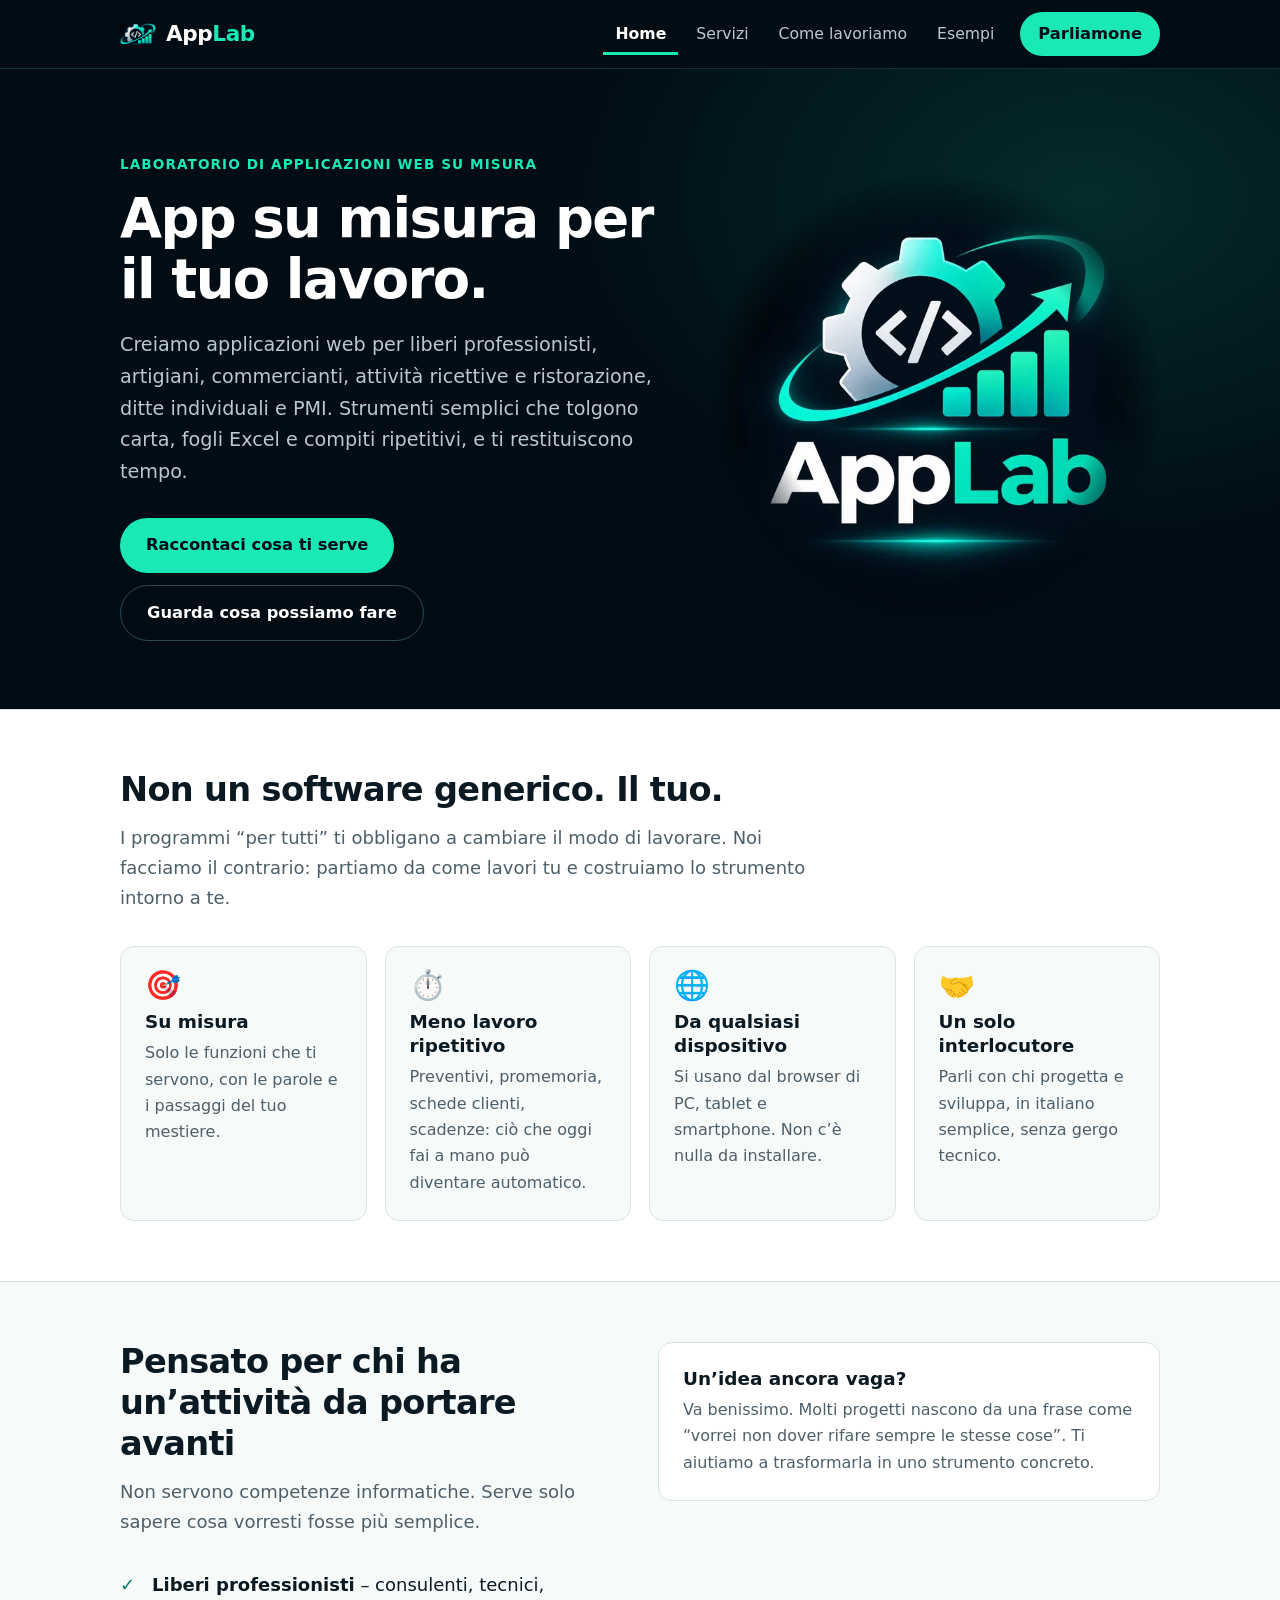
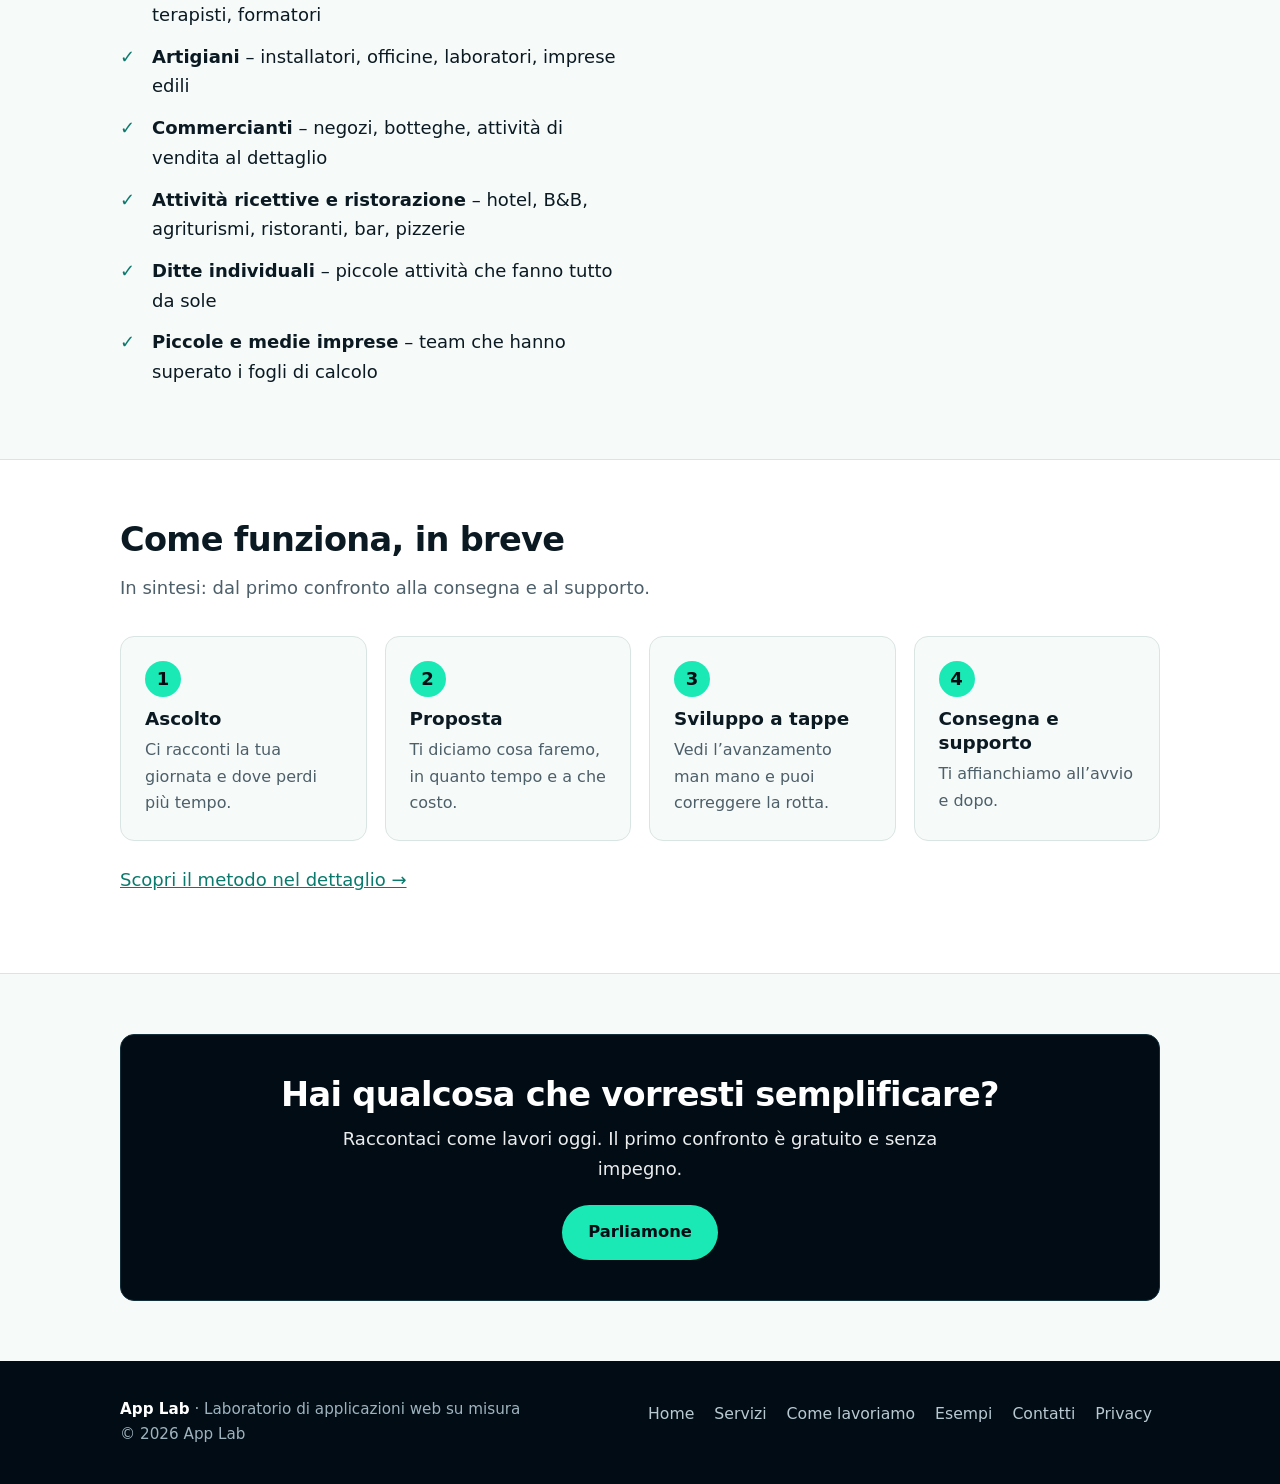
==== index.html @ 10380267 "Home: nuovo titolo 'App su misura per il tuo lavoro' Co-Authored-By: Claude Sonnet 5.5 <noreply@anth" ====
<!doctype html>
<html lang="it">
<head>
<meta charset="utf-8">
<meta name="viewport" content="width=device-width, initial-scale=1">
<title>App Lab – Applicazioni web su misura per professionisti e piccole imprese</title>
<meta name="description" content="Applicazioni web su misura per professionisti, artigiani, commercianti, ristorazione, ricettività e piccole imprese. Meno lavoro ripetitivo.">
<link rel="icon" href="favicon.svg" type="image/svg+xml">
<link rel="icon" href="favicon.png" type="image/png" sizes="192x192">
<meta name="theme-color" content="#010c15">
<link rel="canonical" href="https://rupi7800-blip.github.io/App-Lab/">
<meta property="og:type" content="website">
<meta property="og:locale" content="it_IT">
<meta property="og:site_name" content="App Lab">
<meta property="og:title" content="App Lab – Applicazioni web su misura per professionisti e piccole imprese">
<meta property="og:description" content="Applicazioni web su misura per professionisti, artigiani, commercianti, ristorazione, ricettività e piccole imprese. Meno lavoro ripetitivo.">
<meta property="og:url" content="https://rupi7800-blip.github.io/App-Lab/">
<meta property="og:image" content="https://rupi7800-blip.github.io/App-Lab/img/logo.png">
<link rel="stylesheet" href="css/style.css">
</head>
<body>
<a class="skip" href="#main">Vai al contenuto</a>
<header>
  <div class="wrap nav">
    <a class="logo" href="index.html" aria-label="App Lab – Home"><img src="img/mark.png" alt="" width="36" height="36"><span class="wm">App<span>Lab</span></span></a>
    <nav aria-label="Principale">
      <button type="button" class="menu-btn" aria-expanded="false" aria-controls="menu">Menu</button>
      <ul id="menu">
<li><a href="index.html" aria-current="page">Home</a></li>
<li><a href="servizi.html">Servizi</a></li>
<li><a href="come-lavoriamo.html">Come lavoriamo</a></li>
<li><a href="esempi.html">Esempi</a></li>
<li><a class="btn" href="contatti.html">Parliamone</a></li>
      </ul>
    </nav>
  </div>
</header>
<main id="main">
<section class="hero"><div class="wrap hero-grid"><div>
<div class="eyebrow">Laboratorio di applicazioni web su misura</div>
<h1>App su misura per il tuo lavoro.</h1>
<p class="lead">Creiamo applicazioni web per liberi professionisti, artigiani, commercianti, attività ricettive e ristorazione, ditte individuali e PMI. Strumenti semplici che tolgono carta, fogli Excel e compiti ripetitivi, e ti restituiscono tempo.</p>
<div class="cta"><a class="btn" href="contatti.html">Raccontaci cosa ti serve</a><a class="btn ghost" href="esempi.html">Guarda cosa possiamo fare</a></div>
</div><img class="hero-logo" src="img/logo.webp" width="640" height="640" alt="App Lab, laboratorio di applicazioni web su misura" fetchpriority="high"></div></section>

<section class="alt"><div class="wrap">
<h2>Non un software generico. Il tuo.</h2>
<p class="sub">I programmi “per tutti” ti obbligano a cambiare il modo di lavorare. Noi facciamo il contrario: partiamo da come lavori tu e costruiamo lo strumento intorno a te.</p>
<div class="grid four">
<div class="card"><div class="ico" aria-hidden="true">🎯</div><h3>Su misura</h3><p>Solo le funzioni che ti servono, con le parole e i passaggi del tuo mestiere.</p></div>
<div class="card"><div class="ico" aria-hidden="true">⏱️</div><h3>Meno lavoro ripetitivo</h3><p>Preventivi, promemoria, schede clienti, scadenze: ciò che oggi fai a mano può diventare automatico.</p></div>
<div class="card"><div class="ico" aria-hidden="true">🌐</div><h3>Da qualsiasi dispositivo</h3><p>Si usano dal browser di PC, tablet e smartphone. Non c’è nulla da installare.</p></div>
<div class="card"><div class="ico" aria-hidden="true">🤝</div><h3>Un solo interlocutore</h3><p>Parli con chi progetta e sviluppa, in italiano semplice, senza gergo tecnico.</p></div>
</div></div></section>

<section><div class="wrap split">
<div><h2>Pensato per chi ha un’attività da portare avanti</h2>
<p class="sub">Non servono competenze informatiche. Serve solo sapere cosa vorresti fosse più semplice.</p>
<ul class="check">
<li><strong>Liberi professionisti</strong> – consulenti, tecnici, terapisti, formatori</li>
<li><strong>Artigiani</strong> – installatori, officine, laboratori, imprese edili</li>
<li><strong>Commercianti</strong> – negozi, botteghe, attività di vendita al dettaglio</li>
<li><strong>Attività ricettive e ristorazione</strong> – hotel, B&amp;B, agriturismi, ristoranti, bar, pizzerie</li>
<li><strong>Ditte individuali</strong> – piccole attività che fanno tutto da sole</li>
<li><strong>Piccole e medie imprese</strong> – team che hanno superato i fogli di calcolo</li></ul></div>
<div class="card"><h3>Un’idea ancora vaga?</h3><p>Va benissimo. Molti progetti nascono da una frase come “vorrei non dover rifare sempre le stesse cose”. Ti aiutiamo a trasformarla in uno strumento concreto.</p></div>
</div></section>

<section class="alt"><div class="wrap">
<h2>Come funziona, in breve</h2>
<p class="sub">In sintesi: dal primo confronto alla consegna e al supporto.</p>
<ol class="steps">
<li><h3>Ascolto</h3><p>Ci racconti la tua giornata e dove perdi più tempo.</p></li>
<li><h3>Proposta</h3><p>Ti diciamo cosa faremo, in quanto tempo e a che costo.</p></li>
<li><h3>Sviluppo a tappe</h3><p>Vedi l’avanzamento man mano e puoi correggere la rotta.</p></li>
<li><h3>Consegna e supporto</h3><p>Ti affianchiamo all’avvio e dopo.</p></li>
</ol>
<p class="mt"><a href="come-lavoriamo.html">Scopri il metodo nel dettaglio →</a></p>
</div></section>
<section><div class="wrap"><div class="band">
<h2>Hai qualcosa che vorresti semplificare?</h2>
<p>Raccontaci come lavori oggi. Il primo confronto è gratuito e senza impegno.</p>
<a class="btn" href="contatti.html">Parliamone</a></div></div></section>
</main>
<footer>
  <div class="wrap foot">
    <span><strong>App Lab</strong> · Laboratorio di applicazioni web su misura<br>© 2026 App Lab</span>
    <nav aria-label="Piè di pagina"><ul><li><a href="index.html">Home</a></li><li><a href="servizi.html">Servizi</a></li><li><a href="come-lavoriamo.html">Come lavoriamo</a></li><li><a href="esempi.html">Esempi</a></li><li><a href="contatti.html">Contatti</a></li><li><a href="privacy.html">Privacy</a></li></ul></nav>
  </div>
</footer>
<script src="js/main.js"></script>
</body>
</html>
---- css/style.css ----
:root{
  --bg:#f6faf9; --surface:#ffffff; --ink:#0b1a22; --muted:#4d5f69;
  --brand:#0b7a6c; --brand-ink:#ffffff; --accent:#1be9b5; --aqua:#1be9b5; --navy:#010c15; --navy-line:#12303c; --line:#d9e5e3;
  --field:#868b90; --radius:14px; --max:1080px;
}
@media (prefers-color-scheme:dark){
  :root{--bg:#071219; --surface:#0d1d26; --ink:#eef4f6; --muted:#a3b6c0; --brand:#1be9b5; --brand-ink:#010c15; --line:#1d3340; --field:#5f7a88;}
}
*{box-sizing:border-box}
html{scroll-behavior:smooth}
@media (prefers-reduced-motion:reduce){html{scroll-behavior:auto}}
body{margin:0;background:var(--bg);color:var(--ink);font:18px/1.65 system-ui,-apple-system,"Segoe UI",Roboto,sans-serif}
a{color:var(--brand)}
img,svg{max-width:100%}
.wrap{max-width:var(--max);margin:0 auto;padding:0 20px}
.skip{position:absolute;left:-999px;top:8px;background:var(--brand);color:var(--brand-ink);padding:8px 14px;border-radius:8px;z-index:50}
.skip:focus{left:8px}
:focus-visible{outline:3px solid var(--brand);outline-offset:3px}

header{position:sticky;top:0;z-index:20;background:color-mix(in srgb,var(--bg) 92%,transparent);backdrop-filter:blur(8px);border-bottom:1px solid var(--line)}
.nav{display:flex;align-items:center;justify-content:space-between;height:68px}
.logo{font-weight:800;font-size:1.35rem;text-decoration:none;letter-spacing:-.02em;color:var(--ink)}
.logo span{color:var(--brand)}
nav ul{display:flex;align-items:center;gap:6px;list-style:none;margin:0;padding:0}
nav a{display:block;text-decoration:none;color:var(--muted);padding:8px 12px;border-radius:8px;font-size:.98rem}
nav a:hover{color:var(--ink);background:var(--surface)}
nav a[aria-current="page"]{color:var(--ink);font-weight:700;box-shadow:inset 0 -3px 0 var(--accent);border-radius:0}
nav a.btn,nav a.btn:hover{color:var(--brand-ink);background:var(--brand);padding:9px 18px;margin-left:8px;box-shadow:none;border-radius:999px}
.menu-btn{display:none;background:none;border:1.5px solid var(--line);color:var(--ink);border-radius:10px;padding:8px 14px;font:inherit;font-weight:600;cursor:pointer}
@media(max-width:820px){
  .menu-btn{display:block}
  nav ul{display:none;position:absolute;left:0;right:0;top:68px;flex-direction:column;align-items:stretch;background:var(--bg);border-bottom:1px solid var(--line);padding:10px 20px 18px}
  nav ul.open{display:flex}
  nav a{padding:13px 12px;font-size:1.05rem}
  nav a[aria-current="page"]{box-shadow:none;background:var(--surface)}
  nav a.btn{margin:8px 0 0;text-align:center;display:block}
}

.btn{display:inline-block;background:var(--brand);color:var(--brand-ink);padding:14px 26px;border-radius:999px;font-weight:700;text-decoration:none;border:0;font-size:1.02rem;cursor:pointer;font-family:inherit}
.btn:hover{filter:brightness(1.1)}
.btn.ghost{background:transparent;color:var(--ink);border:1.5px solid var(--line)}
.btn.ghost:hover{background:var(--surface)}
.cta{display:flex;gap:12px;flex-wrap:wrap}

.hero{padding:84px 0 68px}
.page-head{padding:56px 0 24px}
.eyebrow{color:var(--brand);font-weight:700;font-size:.85rem;letter-spacing:.08em;text-transform:uppercase}
h1{font-size:clamp(2.1rem,5.2vw,3.4rem);line-height:1.12;letter-spacing:-.03em;margin:14px 0 18px;max-width:20ch}
.page-head h1{font-size:clamp(1.9rem,4.5vw,2.8rem);max-width:24ch}
.lead{font-size:1.2rem;color:var(--muted);max-width:60ch;margin:0 0 30px}
section{padding:60px 0}
section.alt{background:var(--surface);border-block:1px solid var(--line)}
h2{font-size:clamp(1.55rem,3.3vw,2.1rem);letter-spacing:-.02em;line-height:1.22;margin:0 0 12px}
h3{margin:0 0 6px;font-size:1.15rem;line-height:1.3}
.sub{color:var(--muted);max-width:62ch;margin:0 0 34px}
.grid{display:grid;gap:18px;grid-template-columns:repeat(auto-fit,minmax(260px,1fr))}
.card{background:var(--surface);border:1px solid var(--line);border-radius:var(--radius);padding:24px}
section.alt .card{background:var(--bg)}
.card p{margin:0;color:var(--muted);font-size:1rem}
.card p+p{margin-top:10px}
.ico{font-size:1.8rem;line-height:1;margin-bottom:10px}
.tag{display:inline-block;font-size:.8rem;font-weight:700;color:var(--brand);background:color-mix(in srgb,var(--brand) 12%,transparent);padding:3px 10px;border-radius:999px;margin-bottom:10px}
.steps{counter-reset:s;display:grid;gap:18px;grid-template-columns:repeat(auto-fit,minmax(230px,1fr));padding:0;list-style:none;margin:0}
.steps li{counter-increment:s;padding:24px;border-radius:var(--radius);border:1px solid var(--line);background:var(--surface)}
section.alt .steps li{background:var(--bg)}
.steps li::before{content:counter(s);display:inline-grid;place-items:center;width:36px;height:36px;border-radius:50%;background:var(--accent);color:#1b1b1b;font-weight:800;margin-bottom:10px}
.steps p{margin:0;color:var(--muted);font-size:1rem}
.split{display:grid;gap:36px;grid-template-columns:repeat(auto-fit,minmax(300px,1fr));align-items:start}
ul.check{list-style:none;padding:0;margin:0}
ul.check li{padding-left:32px;position:relative;margin:0 0 12px}
ul.check li::before{content:"✓" / "";position:absolute;left:0;color:var(--brand);font-weight:800}
.faq details{border:1px solid var(--line);border-radius:var(--radius);background:var(--surface);padding:16px 20px;margin-bottom:12px}
.faq summary{font-weight:700;cursor:pointer}
.faq p{color:var(--muted);margin:10px 0 0}
.band{background:var(--brand);color:var(--brand-ink);border-radius:var(--radius);padding:40px 28px;text-align:center}
.band h2{margin-bottom:8px}
.band p{margin:0 auto 22px;max-width:52ch;opacity:.92}
.band .btn{background:var(--brand-ink);color:var(--brand)}
form{display:grid;gap:16px}
label{font-weight:600;font-size:.95rem;display:grid;gap:6px}
input,textarea,select{font:inherit;padding:13px 14px;border-radius:10px;border:1.5px solid var(--field);background:var(--surface);color:var(--ink);width:100%}
textarea{min-height:140px;resize:vertical}
.note{font-size:.88rem;color:var(--muted);margin:0}
.prose{max-width:70ch}
.prose h2{margin-top:36px;font-size:1.4rem}
.prose p,.prose li{color:var(--muted)}
footer{padding:36px 0;border-top:1px solid var(--line);color:var(--muted);font-size:.95rem}
.foot{display:flex;justify-content:space-between;gap:16px;flex-wrap:wrap}
.foot nav ul{display:flex;gap:4px;flex-wrap:wrap}
.foot a{color:var(--muted);padding:4px 8px}
@media(max-width:820px){.foot nav ul{position:static;display:flex;flex-direction:row;padding:0;border:0;background:none}}
.grid.four{grid-template-columns:repeat(auto-fit,minmax(215px,1fr))}
.mt{margin-top:24px}

/* ---- Palette allineata al logo: blu notte + azzurro-verde ---- */
.skip{background:var(--aqua);color:var(--navy)}
.btn,nav a.btn,nav a.btn:hover{background:var(--aqua);color:var(--navy)}
.btn.ghost{background:transparent;color:var(--ink)}
header{background:var(--navy);border-bottom:1px solid var(--navy-line);backdrop-filter:none}
.logo{display:flex;align-items:center;gap:10px;color:#fff}
.logo .wm{color:#fff}
.logo .wm span{color:var(--aqua)}
.logo img{border-radius:8px;display:block}
nav a{color:#b8c9d2}
nav a:hover{color:#fff;background:#0b2230}
nav a[aria-current="page"]{color:#fff;box-shadow:inset 0 -3px 0 var(--aqua)}
.menu-btn{background:transparent;color:#fff;border-color:#2a4a58}
@media(max-width:820px){
  nav ul{background:var(--navy);border-bottom:1px solid var(--navy-line)}
  nav a[aria-current="page"]{box-shadow:none;background:#0b2230}
}
header :focus-visible,.hero :focus-visible,.page-head :focus-visible,.band :focus-visible,footer :focus-visible{outline-color:var(--aqua)}
.hero,.page-head{background:var(--navy);color:#fff;position:relative;overflow:hidden}
.hero::before,.page-head::before{content:"";position:absolute;inset:0;background:radial-gradient(60% 80% at 85% 20%,rgba(27,233,181,.14),transparent 70%);pointer-events:none}
.hero .wrap,.page-head .wrap{position:relative}
.hero h1,.page-head h1{color:#fff}
.hero .lead,.page-head .lead{color:#b8c9d2}
.eyebrow{color:var(--brand)}
.hero .eyebrow,.page-head .eyebrow{color:var(--aqua)}
.hero .btn.ghost{color:#fff;border-color:#2a4a58}
.hero .btn.ghost:hover{background:#0b2230}
.page-head{padding:56px 0 48px}
.hero-grid{display:grid;grid-template-columns:1.25fr 1fr;gap:32px;align-items:center}
.hero-logo{width:100%;max-width:460px;height:auto;justify-self:end;-webkit-mask-image:radial-gradient(closest-side,#000 72%,transparent 100%);mask-image:radial-gradient(closest-side,#000 72%,transparent 100%)}
@media(max-width:820px){.hero-grid{grid-template-columns:1fr}.hero-logo{max-width:220px;justify-self:start;order:-1}}
.steps li::before{background:var(--aqua);color:var(--navy)}
.band{background:var(--navy);color:#fff;border:1px solid var(--navy-line)}
.band .btn{background:var(--aqua);color:var(--navy)}
footer{background:var(--navy);color:#9fb3be;border-top:0}
footer strong{color:#fff}
.foot a{color:#b8c9d2}
.foot a:hover{color:#fff}
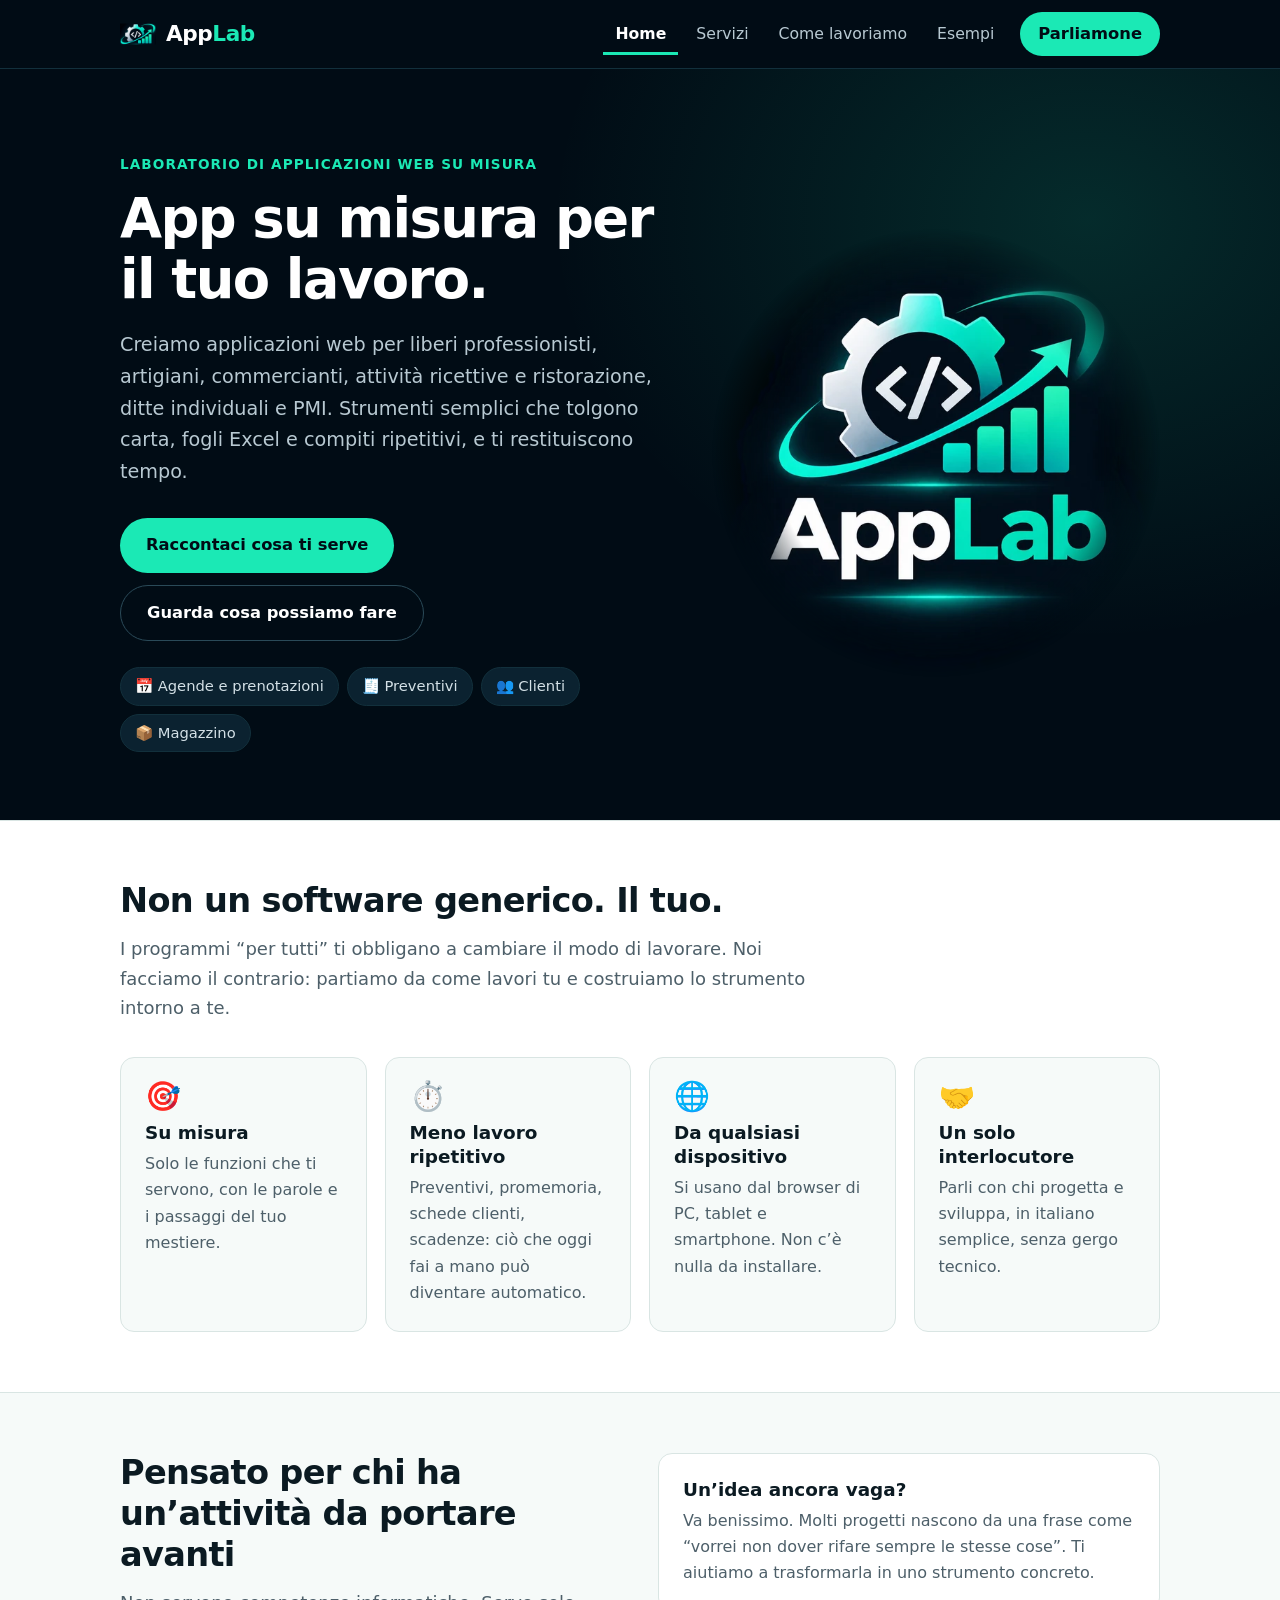
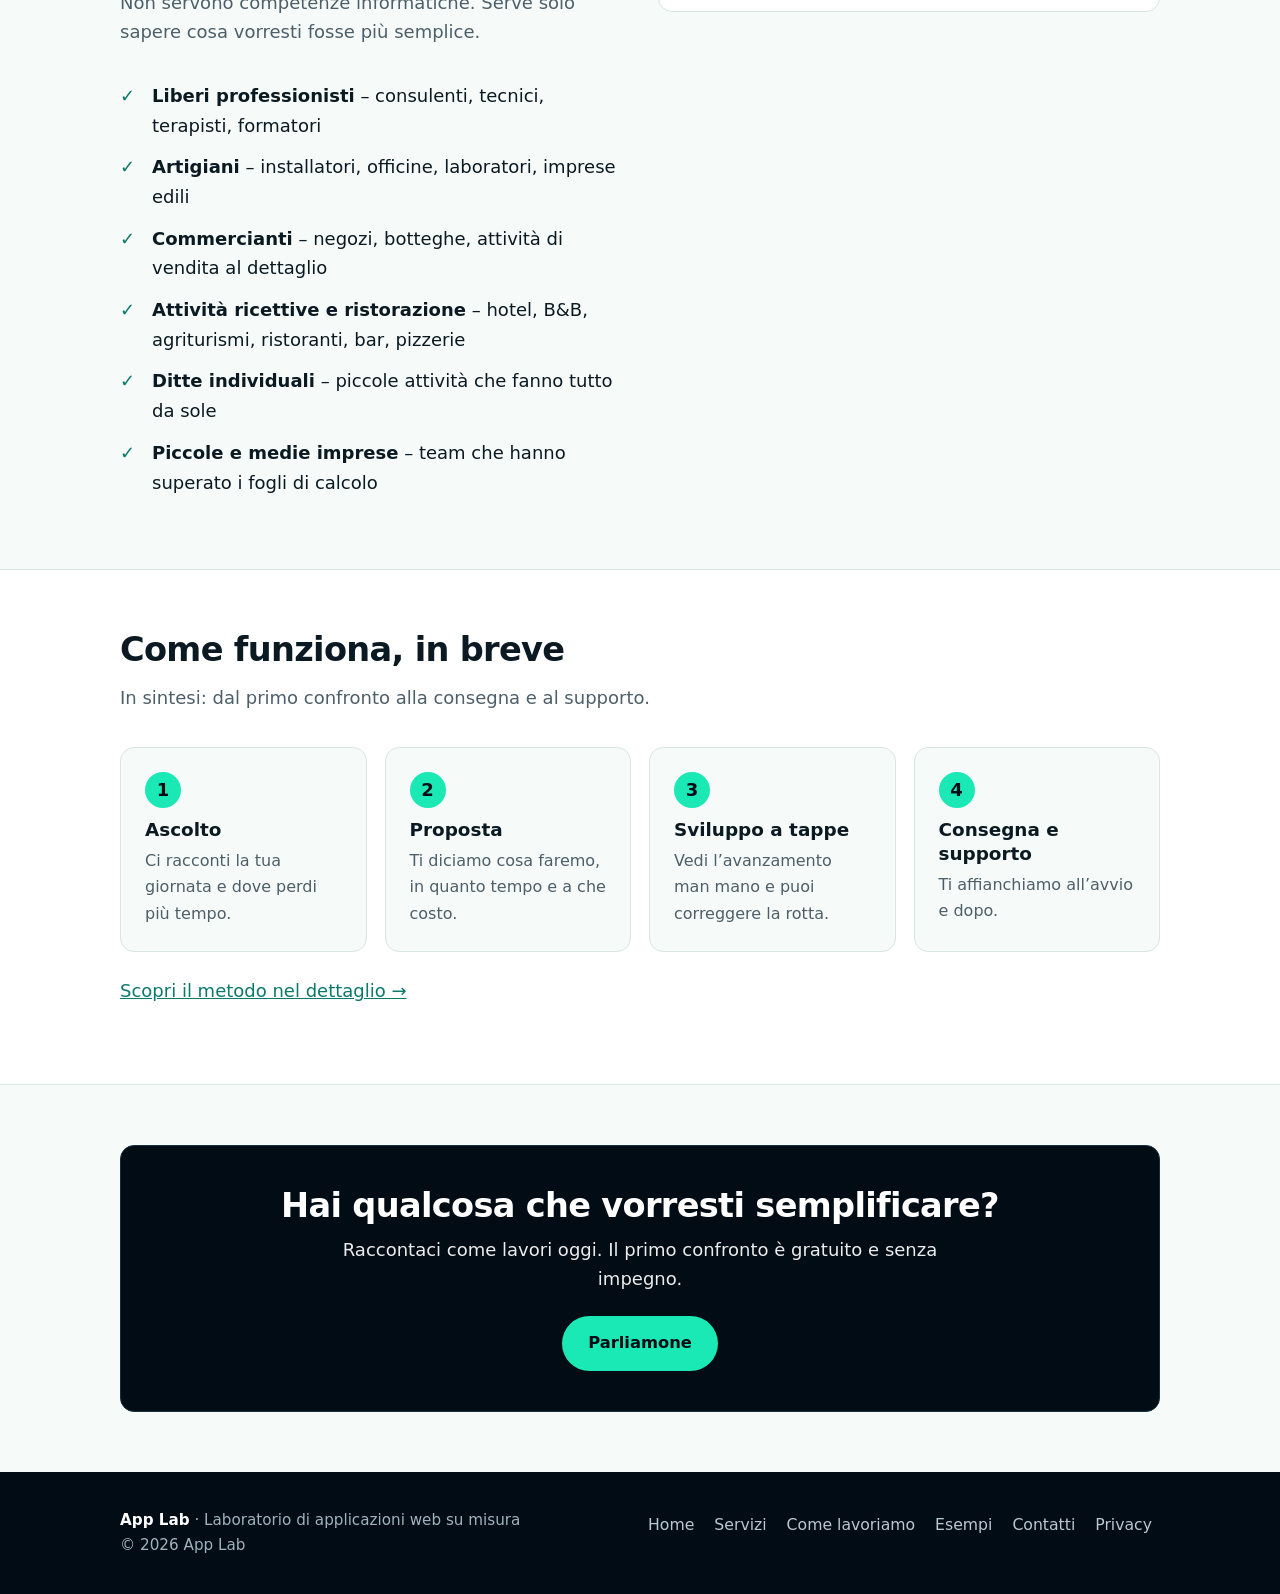
==== commit 7b6b7e3c: "Home mobile: niente logo grande, etichette di esempio; cache-busting di CSS e JS Co-Authored-By: Cla" ====
--- a/index.html
+++ b/index.html
@@ -16,7 +16,7 @@
 <meta property="og:description" content="Applicazioni web su misura per professionisti, artigiani, commercianti, ristorazione, ricettività e piccole imprese. Meno lavoro ripetitivo.">
 <meta property="og:url" content="https://rupi7800-blip.github.io/App-Lab/">
 <meta property="og:image" content="https://rupi7800-blip.github.io/App-Lab/img/logo.png">
-<link rel="stylesheet" href="css/style.css">
+<link rel="stylesheet" href="css/style.css?v=40332185">
 </head>
 <body>
 <a class="skip" href="#main">Vai al contenuto</a>
@@ -41,6 +41,7 @@
 <h1>App su misura per il tuo lavoro.</h1>
 <p class="lead">Creiamo applicazioni web per liberi professionisti, artigiani, commercianti, attività ricettive e ristorazione, ditte individuali e PMI. Strumenti semplici che tolgono carta, fogli Excel e compiti ripetitivi, e ti restituiscono tempo.</p>
 <div class="cta"><a class="btn" href="contatti.html">Raccontaci cosa ti serve</a><a class="btn ghost" href="esempi.html">Guarda cosa possiamo fare</a></div>
+<ul class="chips" aria-label="Esempi di applicazioni"><li>📅 Agende e prenotazioni</li><li>🧾 Preventivi</li><li>👥 Clienti</li><li>📦 Magazzino</li></ul>
 </div><img class="hero-logo" src="img/logo.webp" width="640" height="640" alt="App Lab, laboratorio di applicazioni web su misura" fetchpriority="high"></div></section>
 
 <section class="alt"><div class="wrap">
@@ -88,6 +89,6 @@
     <nav aria-label="Piè di pagina"><ul><li><a href="index.html">Home</a></li><li><a href="servizi.html">Servizi</a></li><li><a href="come-lavoriamo.html">Come lavoriamo</a></li><li><a href="esempi.html">Esempi</a></li><li><a href="contatti.html">Contatti</a></li><li><a href="privacy.html">Privacy</a></li></ul></nav>
   </div>
 </footer>
-<script src="js/main.js"></script>
+<script src="js/main.js?v=0f9ae98d"></script>
 </body>
 </html>
--- a/css/style.css
+++ b/css/style.css
@@ -122,7 +122,7 @@
 .page-head{padding:56px 0 48px}
 .hero-grid{display:grid;grid-template-columns:1.25fr 1fr;gap:32px;align-items:center}
 .hero-logo{width:100%;max-width:460px;height:auto;justify-self:end;-webkit-mask-image:radial-gradient(closest-side,#000 72%,transparent 100%);mask-image:radial-gradient(closest-side,#000 72%,transparent 100%)}
-@media(max-width:820px){.hero-grid{grid-template-columns:1fr}.hero-logo{max-width:220px;justify-self:start;order:-1}}
+@media(max-width:820px){.hero-grid{grid-template-columns:1fr}.hero-logo{display:none}}
 .steps li::before{background:var(--aqua);color:var(--navy)}
 .band{background:var(--navy);color:#fff;border:1px solid var(--navy-line)}
 .band .btn{background:var(--aqua);color:var(--navy)}
@@ -130,3 +130,5 @@
 footer strong{color:#fff}
 .foot a{color:#b8c9d2}
 .foot a:hover{color:#fff}
+.chips{list-style:none;display:flex;flex-wrap:wrap;gap:8px;margin:26px 0 0;padding:0}
+.chips li{font-size:.92rem;color:#d3e0e6;border:1px solid var(--navy-line);background:#0b2230;border-radius:999px;padding:6px 14px}
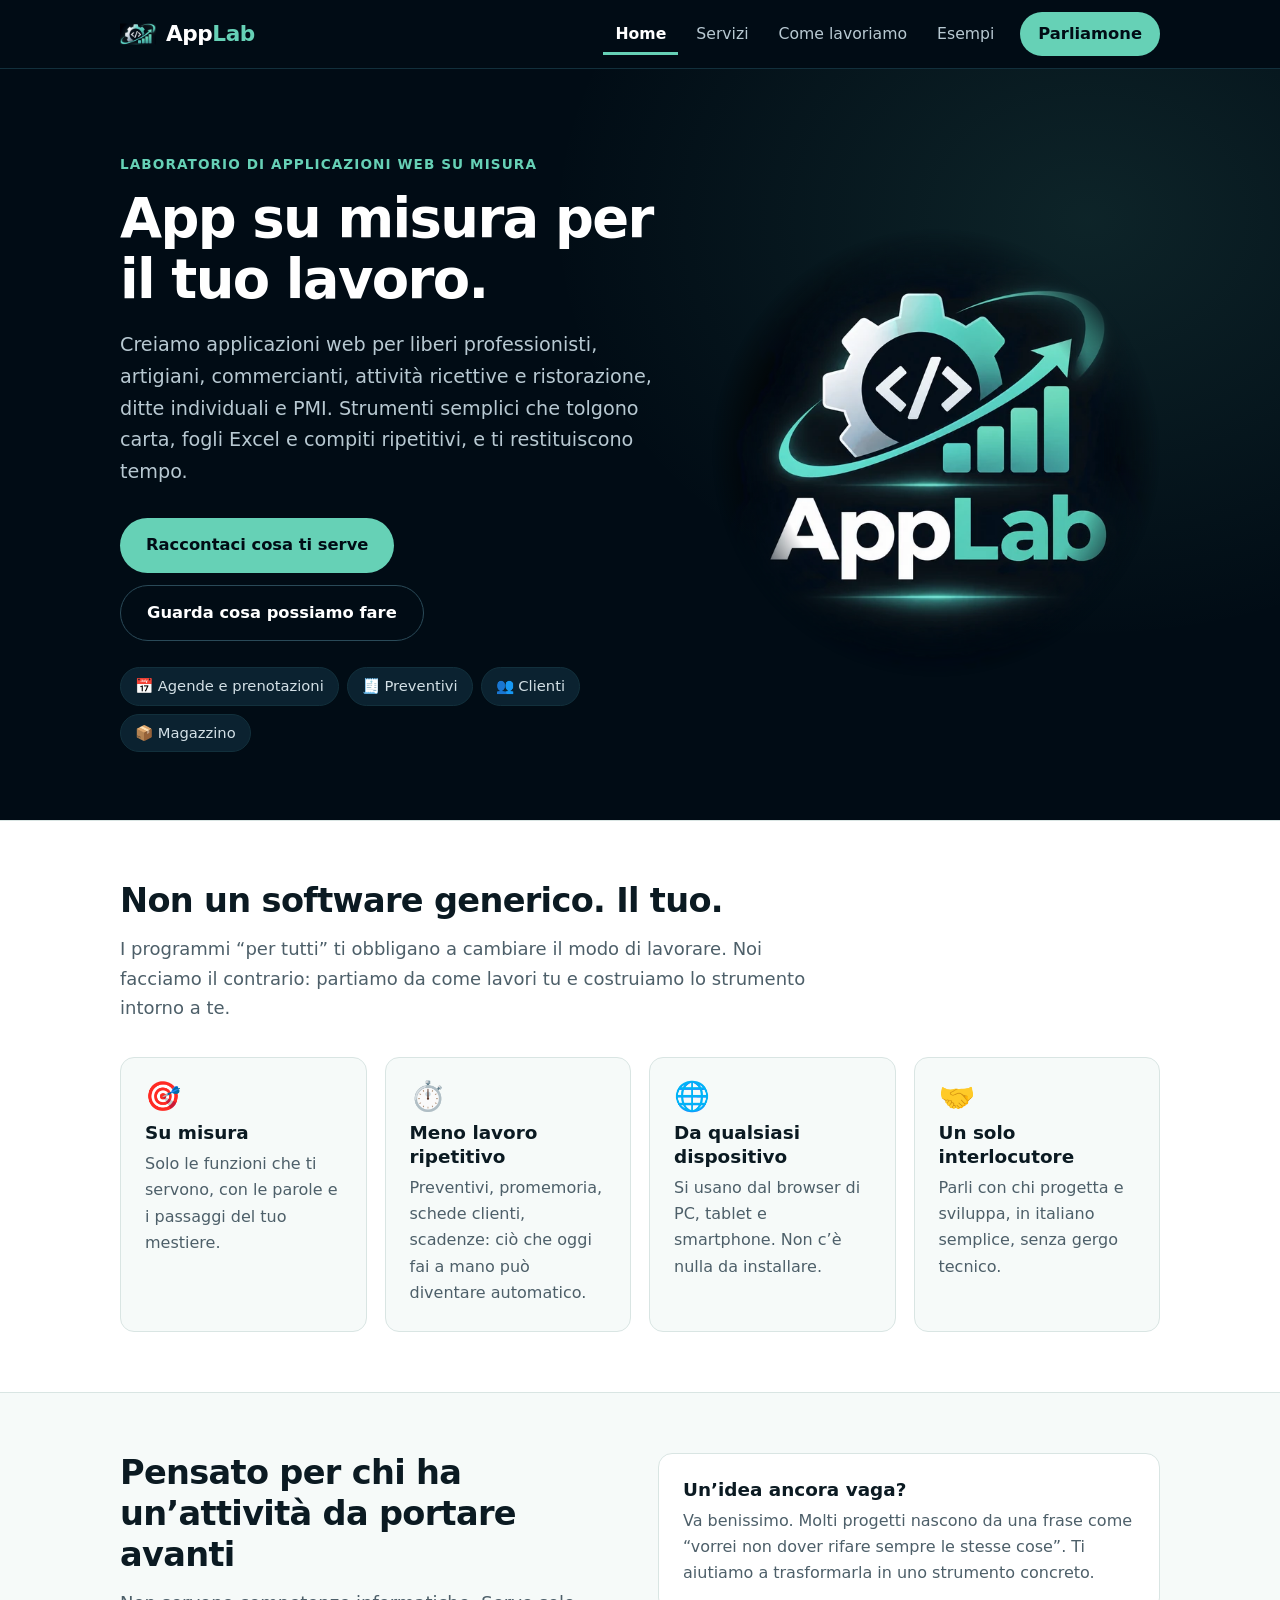
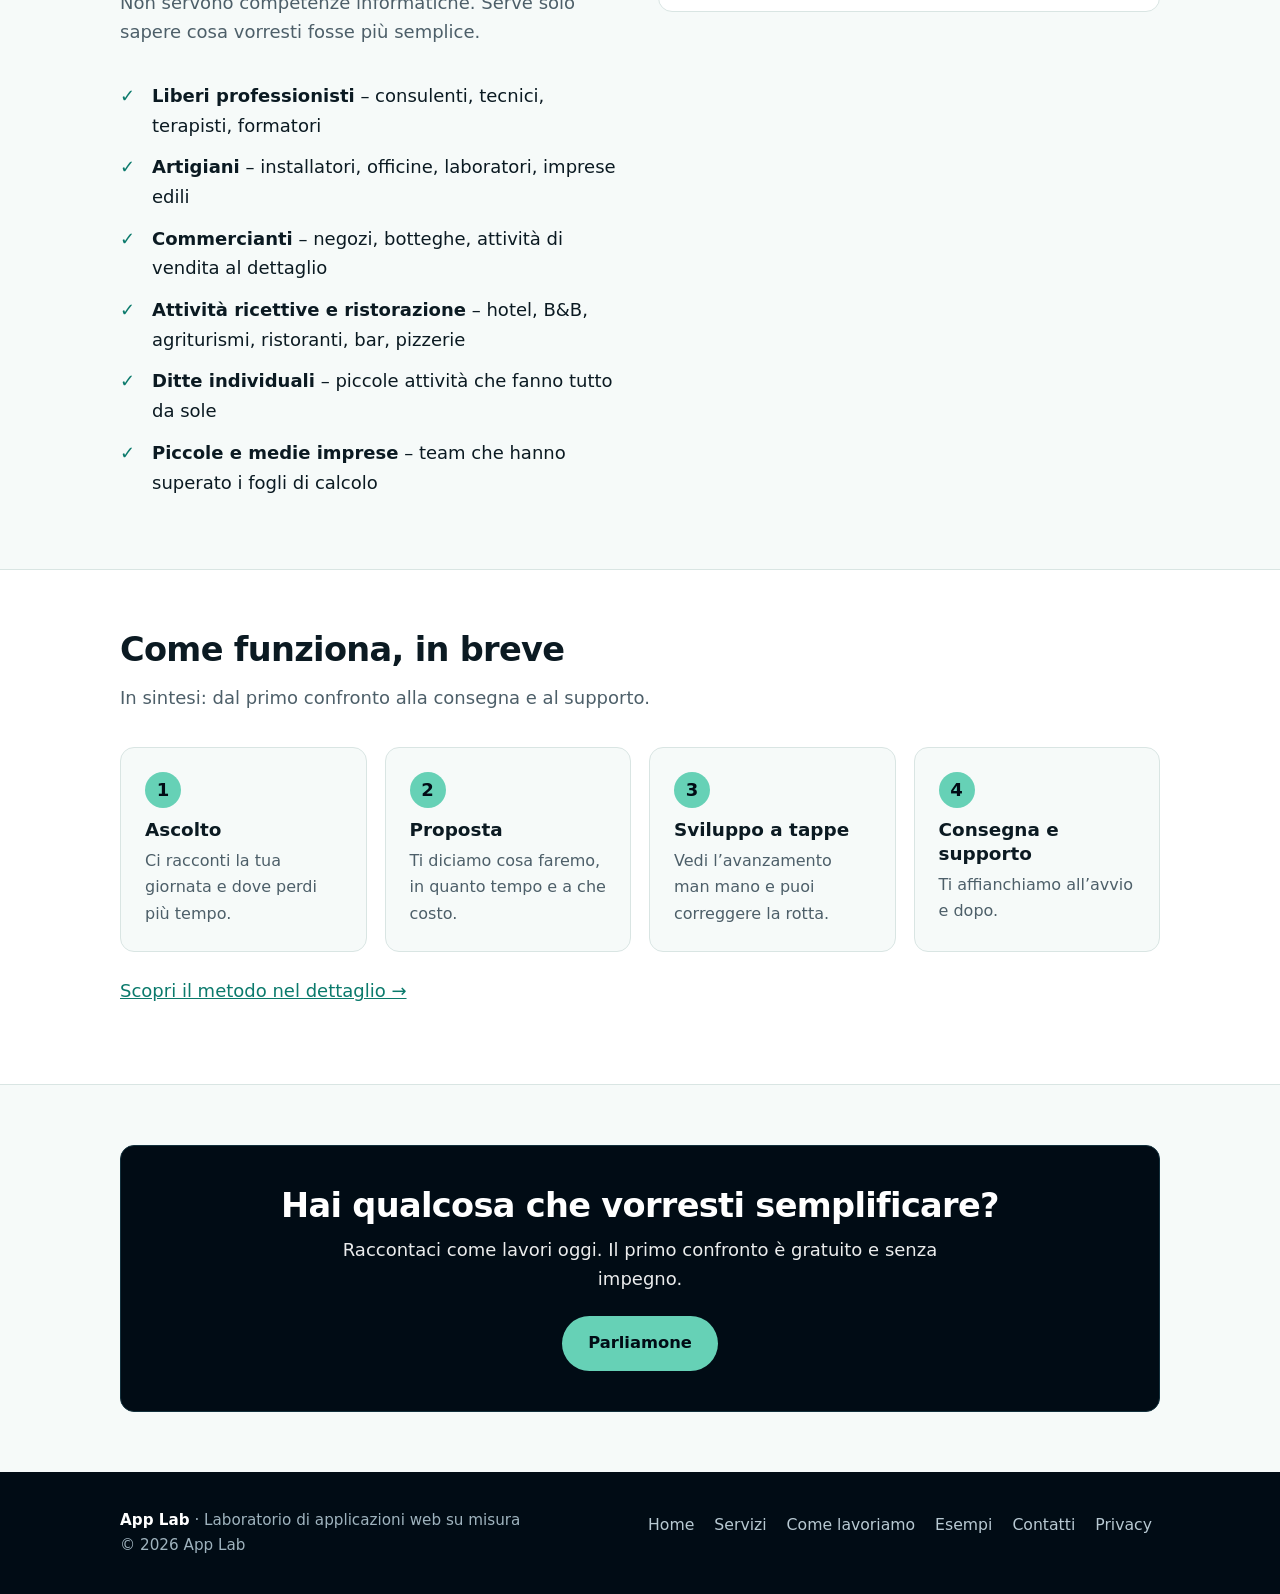
==== commit 63f07767: "Verde acqua più tenue: logo, favicon e colori del sito (#66d1b6) Co-Authored-By: Claude Sonnet 5.5 <" ====
--- a/index.html
+++ b/index.html
@@ -16,7 +16,7 @@
 <meta property="og:description" content="Applicazioni web su misura per professionisti, artigiani, commercianti, ristorazione, ricettività e piccole imprese. Meno lavoro ripetitivo.">
 <meta property="og:url" content="https://rupi7800-blip.github.io/App-Lab/">
 <meta property="og:image" content="https://rupi7800-blip.github.io/App-Lab/img/logo.png">
-<link rel="stylesheet" href="css/style.css?v=40332185">
+<link rel="stylesheet" href="css/style.css?v=81b3995e">
 </head>
 <body>
 <a class="skip" href="#main">Vai al contenuto</a>
--- a/css/style.css
+++ b/css/style.css
@@ -1,10 +1,10 @@
 :root{
   --bg:#f6faf9; --surface:#ffffff; --ink:#0b1a22; --muted:#4d5f69;
-  --brand:#0b7a6c; --brand-ink:#ffffff; --accent:#1be9b5; --aqua:#1be9b5; --navy:#010c15; --navy-line:#12303c; --line:#d9e5e3;
+  --brand:#0b7a6c; --brand-ink:#ffffff; --accent:#66d1b6; --aqua:#66d1b6; --navy:#010c15; --navy-line:#12303c; --line:#d9e5e3;
   --field:#868b90; --radius:14px; --max:1080px;
 }
 @media (prefers-color-scheme:dark){
-  :root{--bg:#071219; --surface:#0d1d26; --ink:#eef4f6; --muted:#a3b6c0; --brand:#1be9b5; --brand-ink:#010c15; --line:#1d3340; --field:#5f7a88;}
+  :root{--bg:#071219; --surface:#0d1d26; --ink:#eef4f6; --muted:#a3b6c0; --brand:#66d1b6; --brand-ink:#010c15; --line:#1d3340; --field:#5f7a88;}
 }
 *{box-sizing:border-box}
 html{scroll-behavior:smooth}
@@ -111,7 +111,7 @@
 }
 header :focus-visible,.hero :focus-visible,.page-head :focus-visible,.band :focus-visible,footer :focus-visible{outline-color:var(--aqua)}
 .hero,.page-head{background:var(--navy);color:#fff;position:relative;overflow:hidden}
-.hero::before,.page-head::before{content:"";position:absolute;inset:0;background:radial-gradient(60% 80% at 85% 20%,rgba(27,233,181,.14),transparent 70%);pointer-events:none}
+.hero::before,.page-head::before{content:"";position:absolute;inset:0;background:radial-gradient(60% 80% at 85% 20%,rgba(102,209,182,.12),transparent 70%);pointer-events:none}
 .hero .wrap,.page-head .wrap{position:relative}
 .hero h1,.page-head h1{color:#fff}
 .hero .lead,.page-head .lead{color:#b8c9d2}
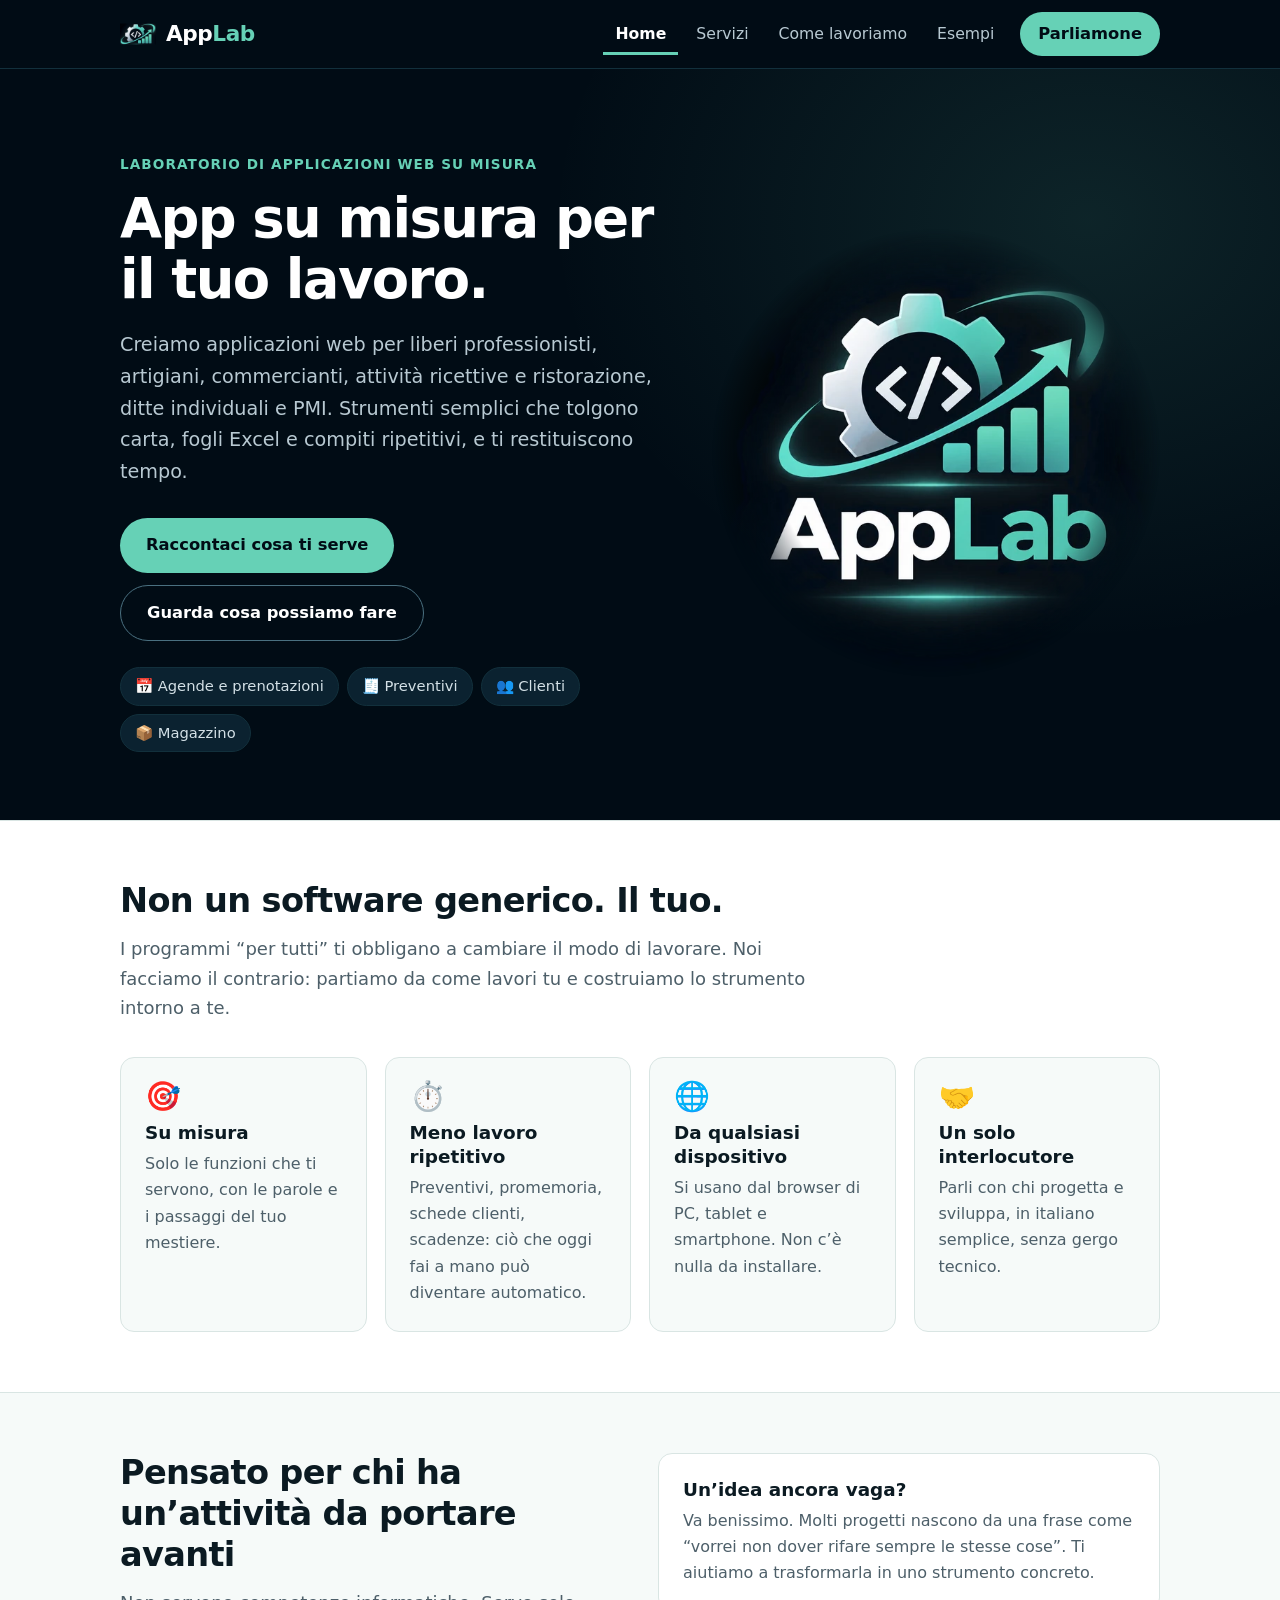
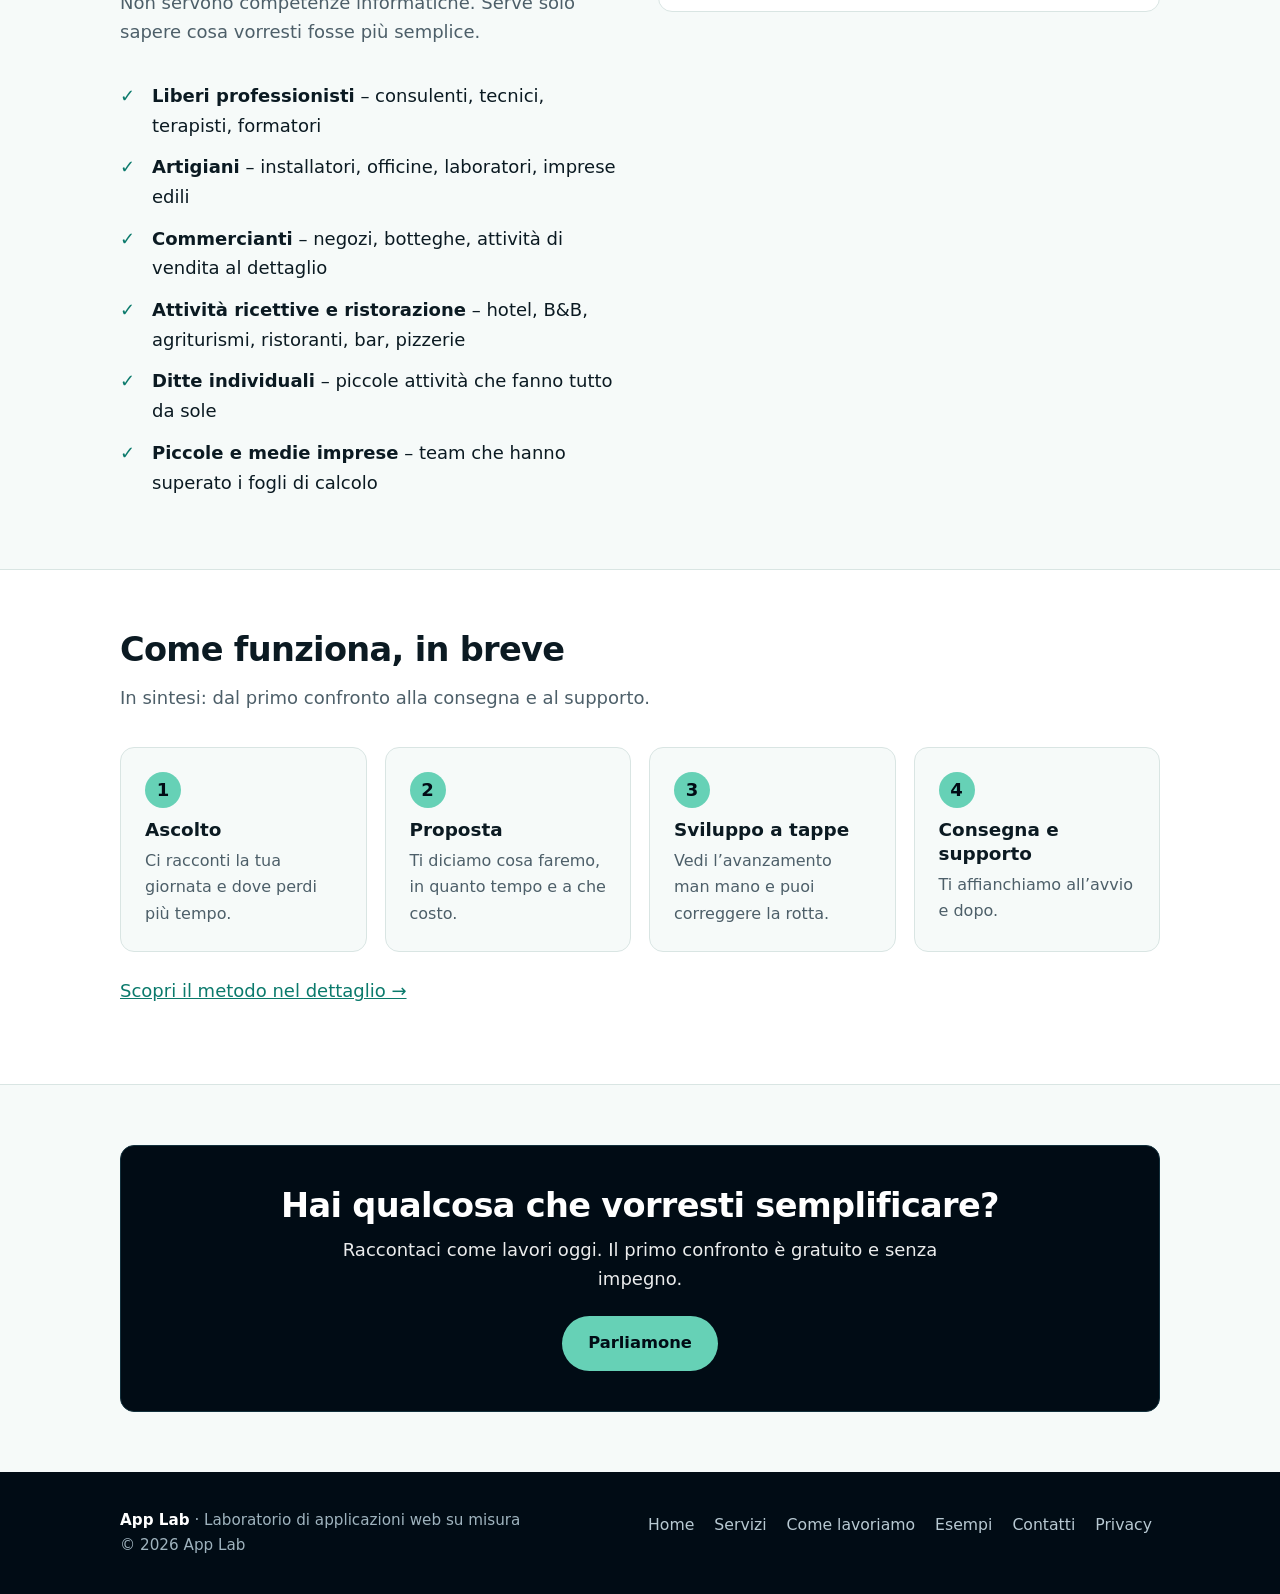
==== commit c65ea655: "Bordi dei pulsanti su fondo scuro più visibili; etichetta Esempi coerente Co-Authored-By: Claude Son" ====
--- a/index.html
+++ b/index.html
@@ -16,7 +16,7 @@
 <meta property="og:description" content="Applicazioni web su misura per professionisti, artigiani, commercianti, ristorazione, ricettività e piccole imprese. Meno lavoro ripetitivo.">
 <meta property="og:url" content="https://rupi7800-blip.github.io/App-Lab/">
 <meta property="og:image" content="https://rupi7800-blip.github.io/App-Lab/img/logo.png">
-<link rel="stylesheet" href="css/style.css?v=81b3995e">
+<link rel="stylesheet" href="css/style.css?v=4edade54">
 </head>
 <body>
 <a class="skip" href="#main">Vai al contenuto</a>
--- a/css/style.css
+++ b/css/style.css
@@ -104,7 +104,7 @@
 nav a{color:#b8c9d2}
 nav a:hover{color:#fff;background:#0b2230}
 nav a[aria-current="page"]{color:#fff;box-shadow:inset 0 -3px 0 var(--aqua)}
-.menu-btn{background:transparent;color:#fff;border-color:#2a4a58}
+.menu-btn{background:transparent;color:#fff;border-color:#4a7080}
 @media(max-width:820px){
   nav ul{background:var(--navy);border-bottom:1px solid var(--navy-line)}
   nav a[aria-current="page"]{box-shadow:none;background:#0b2230}
@@ -117,7 +117,7 @@
 .hero .lead,.page-head .lead{color:#b8c9d2}
 .eyebrow{color:var(--brand)}
 .hero .eyebrow,.page-head .eyebrow{color:var(--aqua)}
-.hero .btn.ghost{color:#fff;border-color:#2a4a58}
+.hero .btn.ghost{color:#fff;border-color:#4a7080}
 .hero .btn.ghost:hover{background:#0b2230}
 .page-head{padding:56px 0 48px}
 .hero-grid{display:grid;grid-template-columns:1.25fr 1fr;gap:32px;align-items:center}
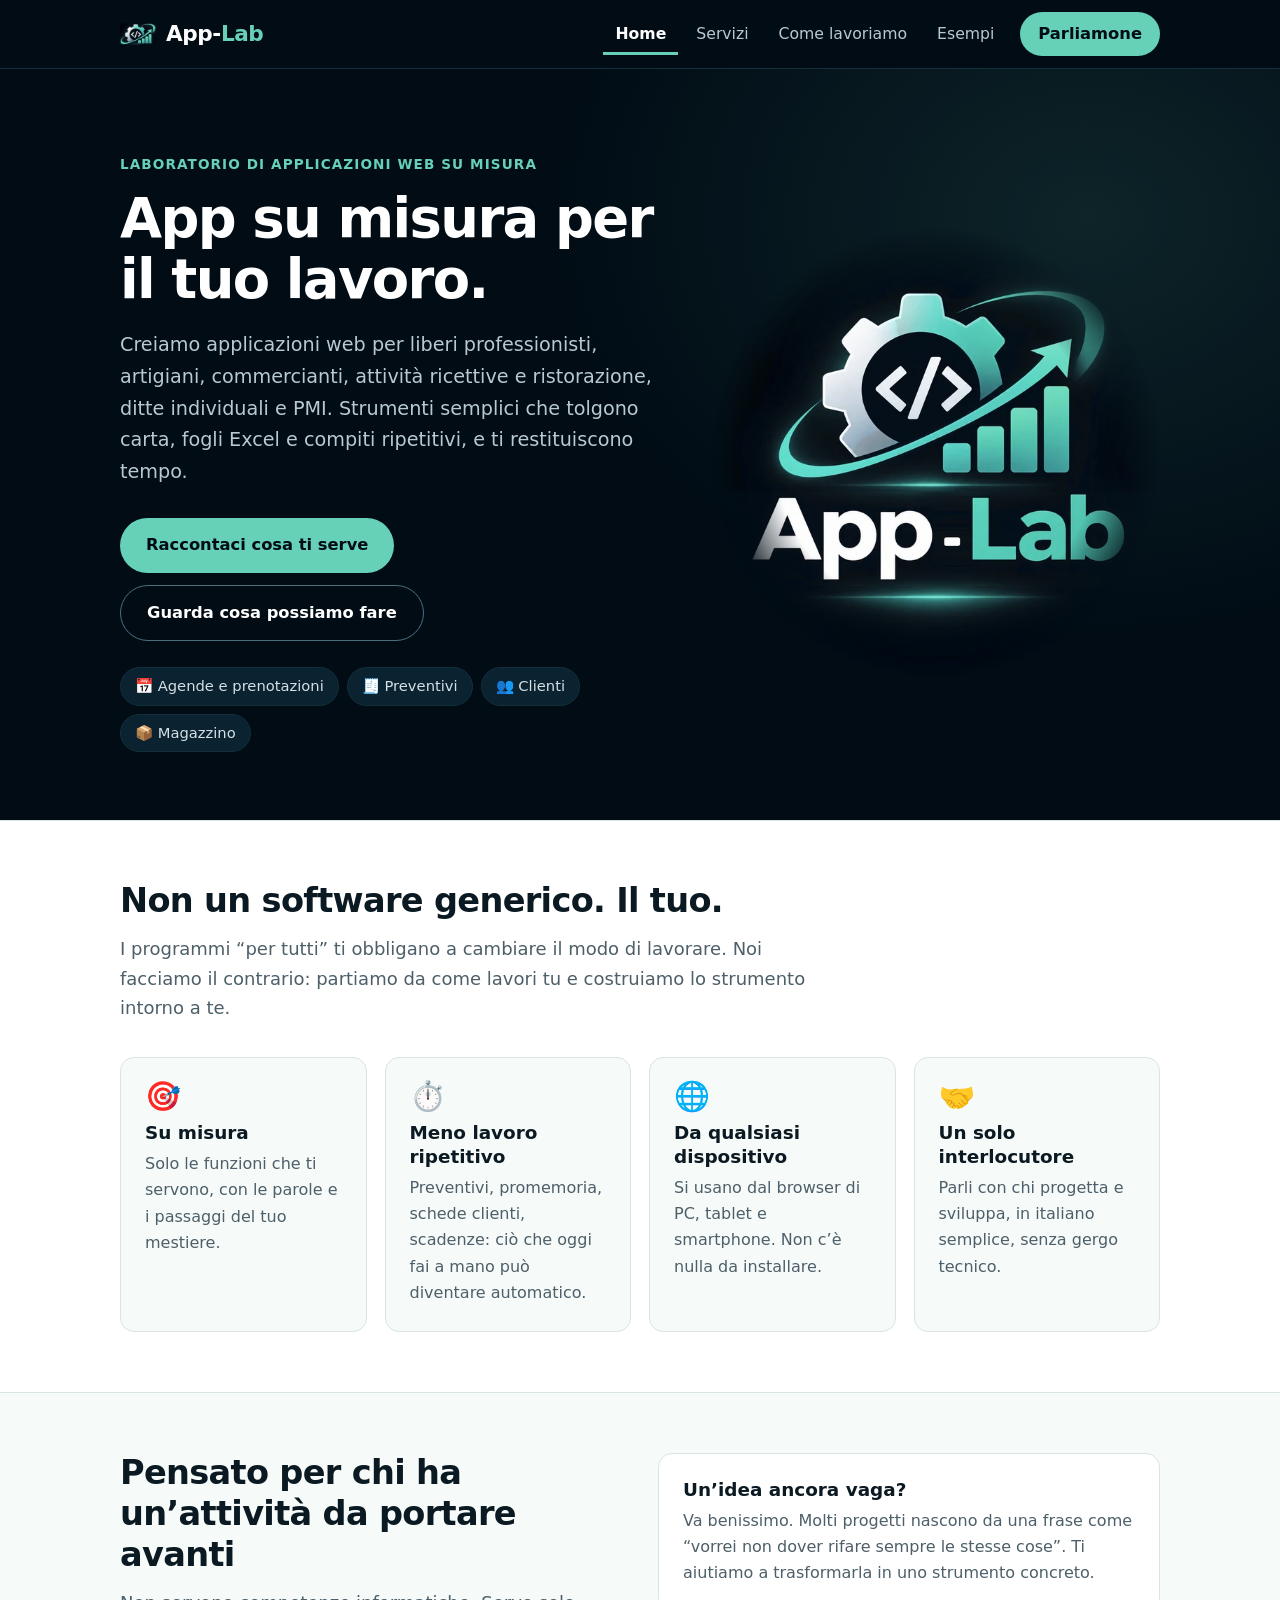
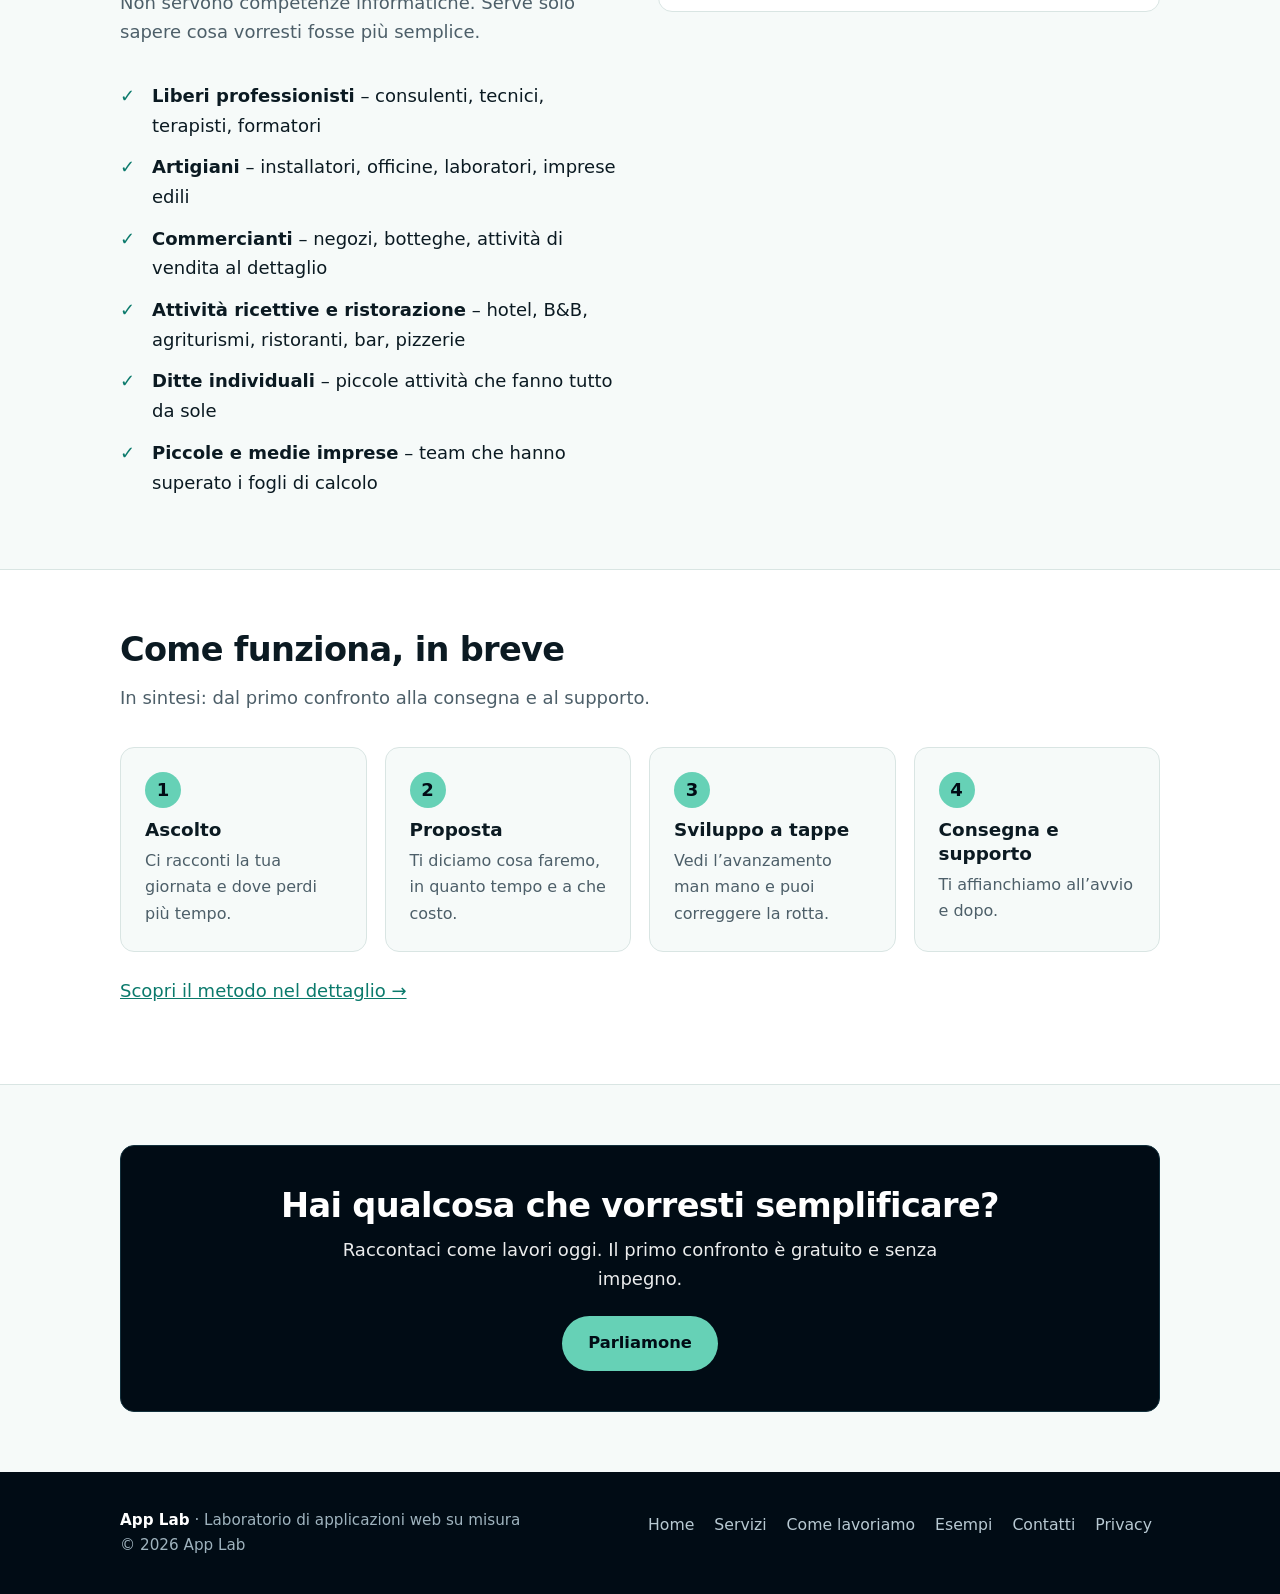
==== commit 349c3362: "Trattino tra App e Lab nel logo e nel nome in intestazione Co-Authored-By: Claude Sonnet 5.5 <norepl" ====
--- a/index.html
+++ b/index.html
@@ -22,7 +22,7 @@
 <a class="skip" href="#main">Vai al contenuto</a>
 <header>
   <div class="wrap nav">
-    <a class="logo" href="index.html" aria-label="App Lab – Home"><img src="img/mark.png" alt="" width="36" height="36"><span class="wm">App<span>Lab</span></span></a>
+    <a class="logo" href="index.html" aria-label="App Lab – Home"><img src="img/mark.png" alt="" width="36" height="36"><span class="wm">App-<span>Lab</span></span></a>
     <nav aria-label="Principale">
       <button type="button" class="menu-btn" aria-expanded="false" aria-controls="menu">Menu</button>
       <ul id="menu">
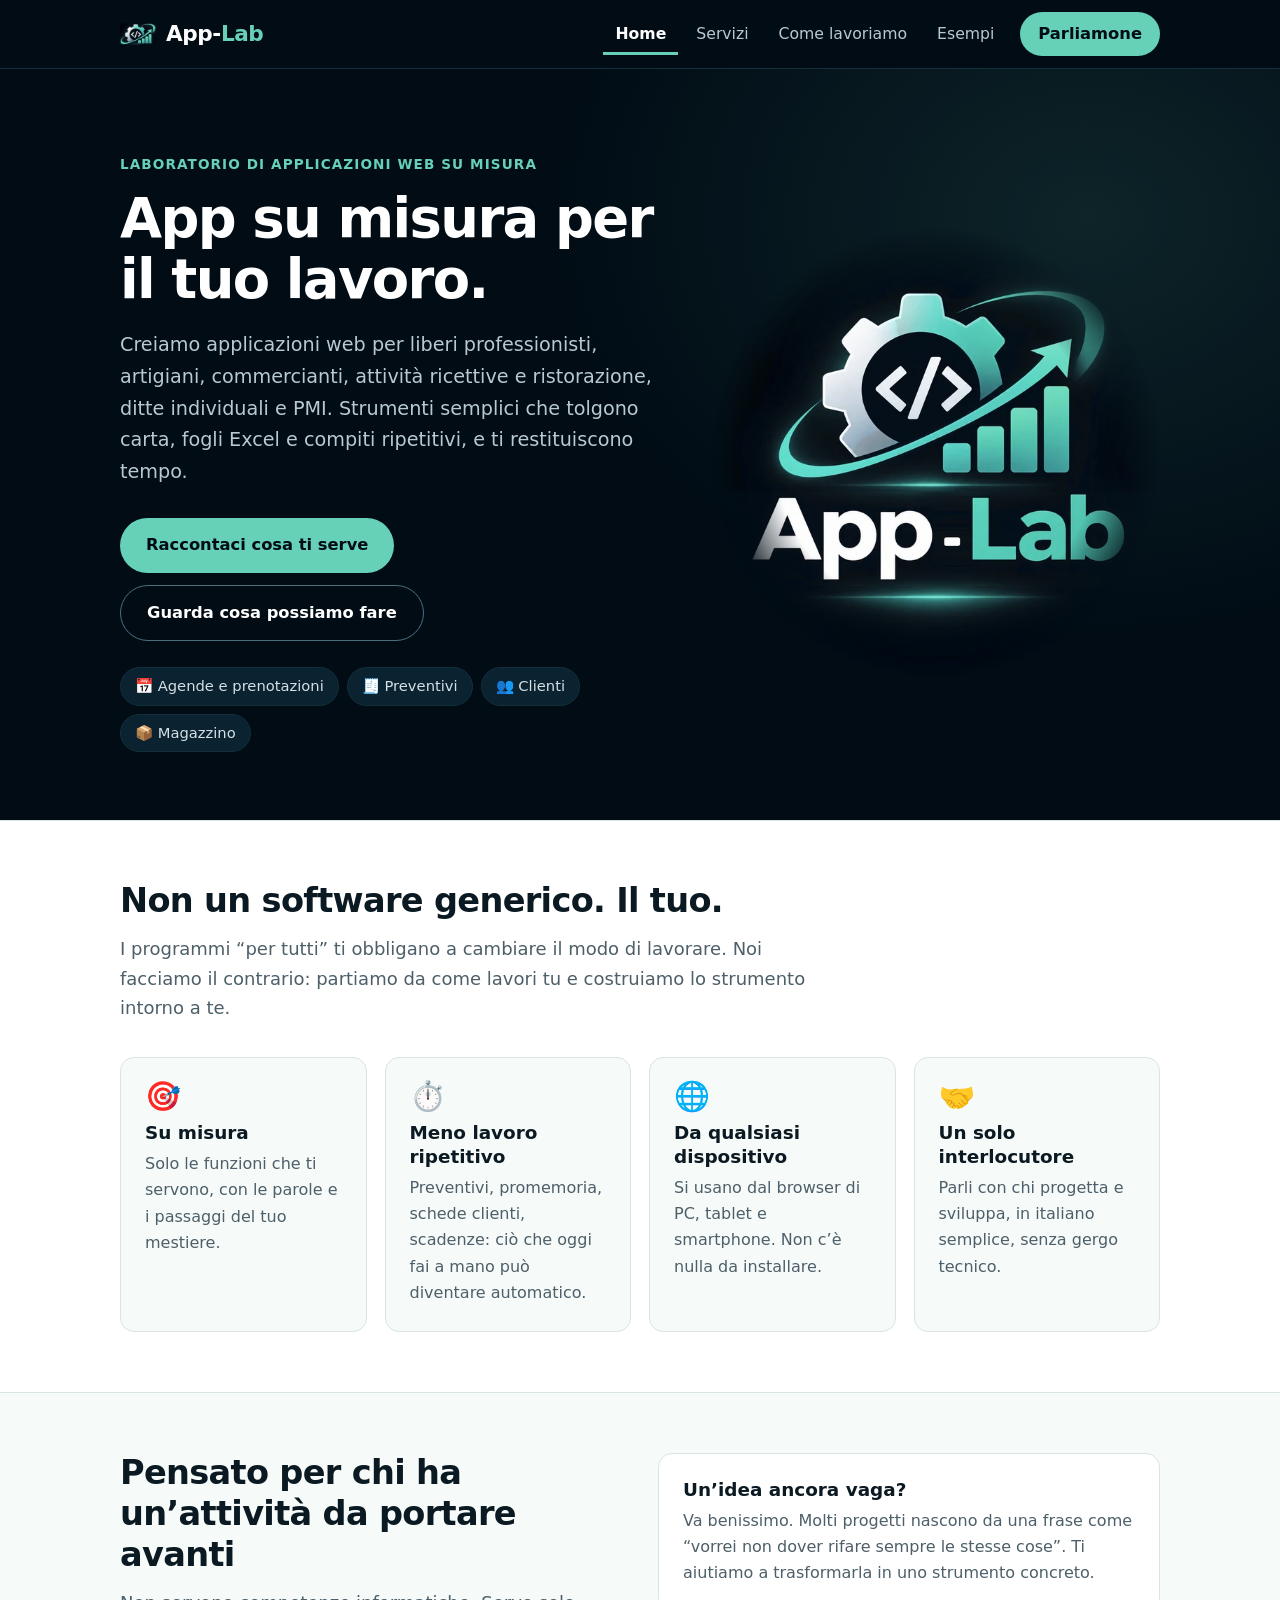
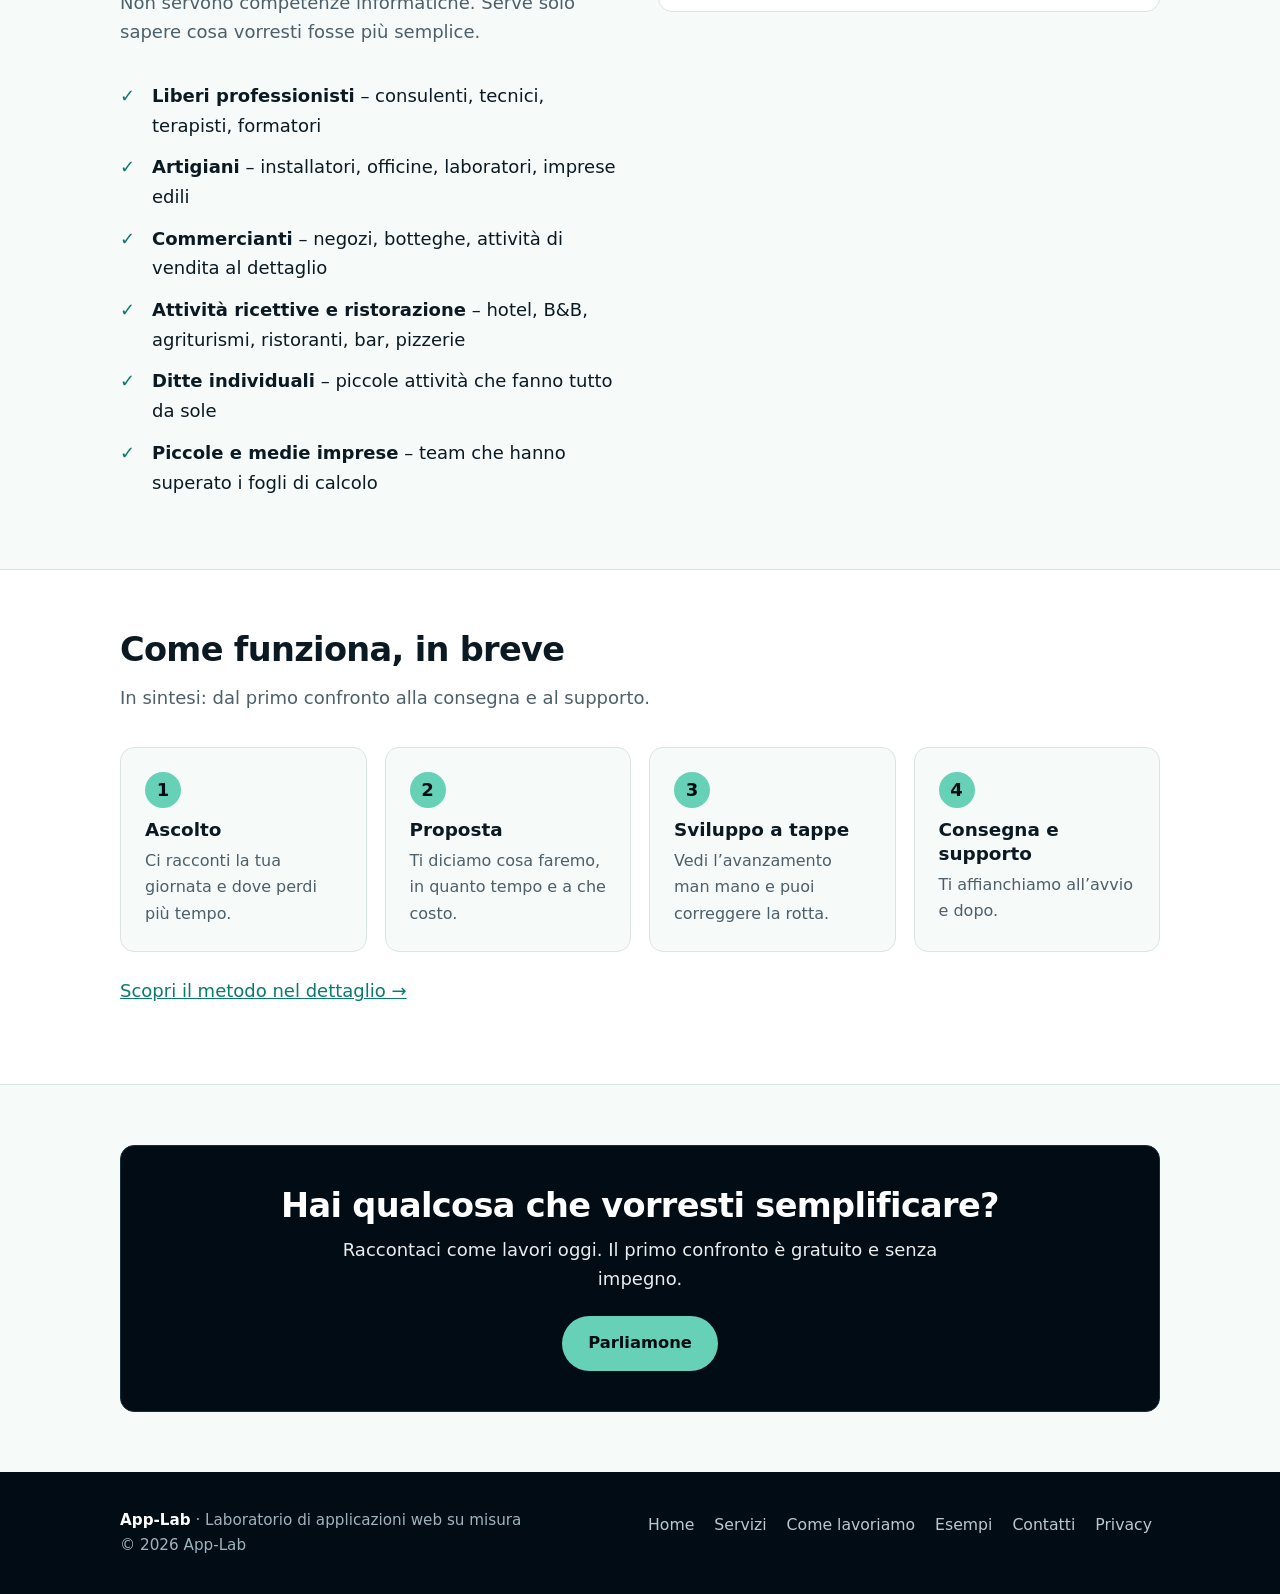
==== commit dc7315f2: "Nome uniformato in "App-Lab" in tutto il sito Co-Authored-By: Claude Sonnet 5.5 <noreply@anthropic.c" ====
--- a/index.html
+++ b/index.html
@@ -3,7 +3,7 @@
 <head>
 <meta charset="utf-8">
 <meta name="viewport" content="width=device-width, initial-scale=1">
-<title>App Lab – Applicazioni web su misura per professionisti e piccole imprese</title>
+<title>App-Lab – Applicazioni web su misura per professionisti e piccole imprese</title>
 <meta name="description" content="Applicazioni web su misura per professionisti, artigiani, commercianti, ristorazione, ricettività e piccole imprese. Meno lavoro ripetitivo.">
 <link rel="icon" href="favicon.svg" type="image/svg+xml">
 <link rel="icon" href="favicon.png" type="image/png" sizes="192x192">
@@ -11,8 +11,8 @@
 <link rel="canonical" href="https://rupi7800-blip.github.io/App-Lab/">
 <meta property="og:type" content="website">
 <meta property="og:locale" content="it_IT">
-<meta property="og:site_name" content="App Lab">
-<meta property="og:title" content="App Lab – Applicazioni web su misura per professionisti e piccole imprese">
+<meta property="og:site_name" content="App-Lab">
+<meta property="og:title" content="App-Lab – Applicazioni web su misura per professionisti e piccole imprese">
 <meta property="og:description" content="Applicazioni web su misura per professionisti, artigiani, commercianti, ristorazione, ricettività e piccole imprese. Meno lavoro ripetitivo.">
 <meta property="og:url" content="https://rupi7800-blip.github.io/App-Lab/">
 <meta property="og:image" content="https://rupi7800-blip.github.io/App-Lab/img/logo.png">
@@ -22,7 +22,7 @@
 <a class="skip" href="#main">Vai al contenuto</a>
 <header>
   <div class="wrap nav">
-    <a class="logo" href="index.html" aria-label="App Lab – Home"><img src="img/mark.png" alt="" width="36" height="36"><span class="wm">App-<span>Lab</span></span></a>
+    <a class="logo" href="index.html" aria-label="App-Lab – Home"><img src="img/mark.png" alt="" width="36" height="36"><span class="wm">App-<span>Lab</span></span></a>
     <nav aria-label="Principale">
       <button type="button" class="menu-btn" aria-expanded="false" aria-controls="menu">Menu</button>
       <ul id="menu">
@@ -42,7 +42,7 @@
 <p class="lead">Creiamo applicazioni web per liberi professionisti, artigiani, commercianti, attività ricettive e ristorazione, ditte individuali e PMI. Strumenti semplici che tolgono carta, fogli Excel e compiti ripetitivi, e ti restituiscono tempo.</p>
 <div class="cta"><a class="btn" href="contatti.html">Raccontaci cosa ti serve</a><a class="btn ghost" href="esempi.html">Guarda cosa possiamo fare</a></div>
 <ul class="chips" aria-label="Esempi di applicazioni"><li>📅 Agende e prenotazioni</li><li>🧾 Preventivi</li><li>👥 Clienti</li><li>📦 Magazzino</li></ul>
-</div><img class="hero-logo" src="img/logo.webp" width="640" height="640" alt="App Lab, laboratorio di applicazioni web su misura" fetchpriority="high"></div></section>
+</div><img class="hero-logo" src="img/logo.webp" width="640" height="640" alt="App-Lab, laboratorio di applicazioni web su misura" fetchpriority="high"></div></section>
 
 <section class="alt"><div class="wrap">
 <h2>Non un software generico. Il tuo.</h2>
@@ -85,10 +85,10 @@
 </main>
 <footer>
   <div class="wrap foot">
-    <span><strong>App Lab</strong> · Laboratorio di applicazioni web su misura<br>© 2026 App Lab</span>
+    <span><strong>App-Lab</strong> · Laboratorio di applicazioni web su misura<br>© 2026 App-Lab</span>
     <nav aria-label="Piè di pagina"><ul><li><a href="index.html">Home</a></li><li><a href="servizi.html">Servizi</a></li><li><a href="come-lavoriamo.html">Come lavoriamo</a></li><li><a href="esempi.html">Esempi</a></li><li><a href="contatti.html">Contatti</a></li><li><a href="privacy.html">Privacy</a></li></ul></nav>
   </div>
 </footer>
-<script src="js/main.js?v=0f9ae98d"></script>
+<script src="js/main.js?v=d0efd145"></script>
 </body>
 </html>
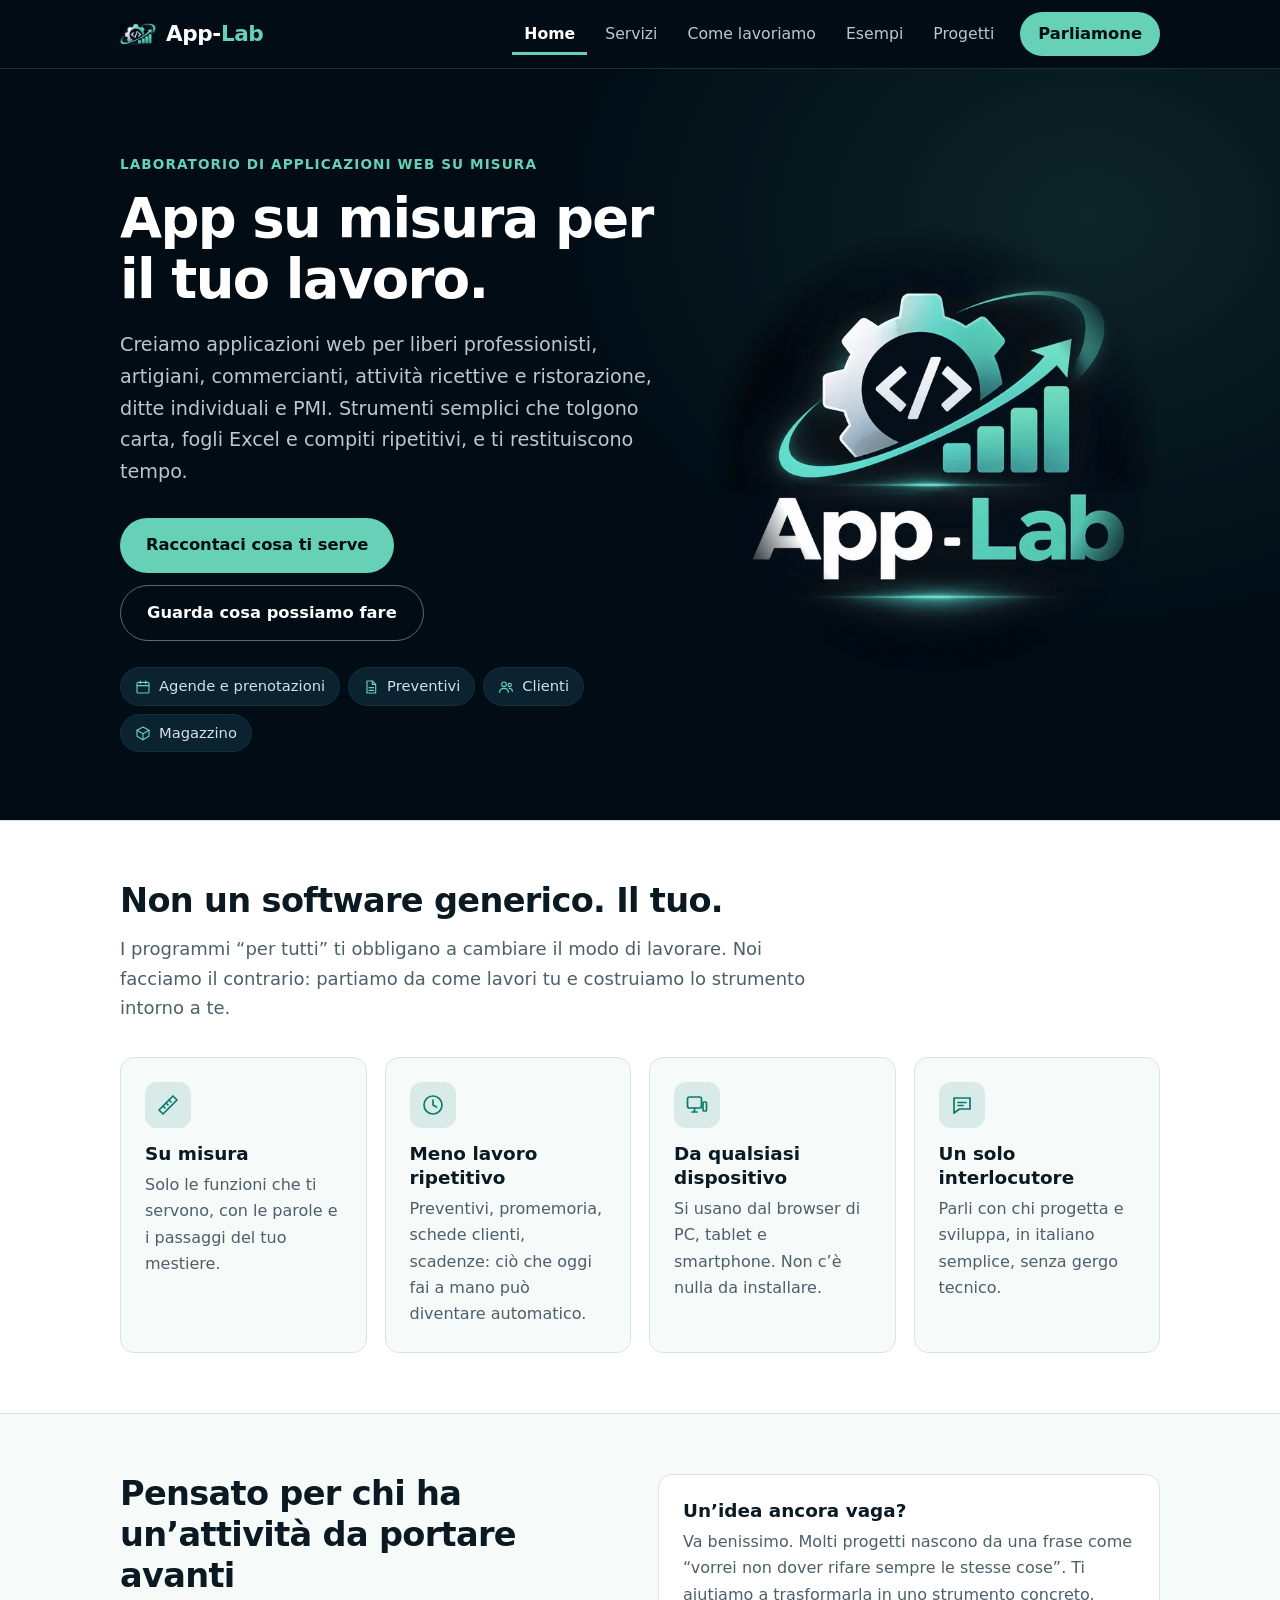
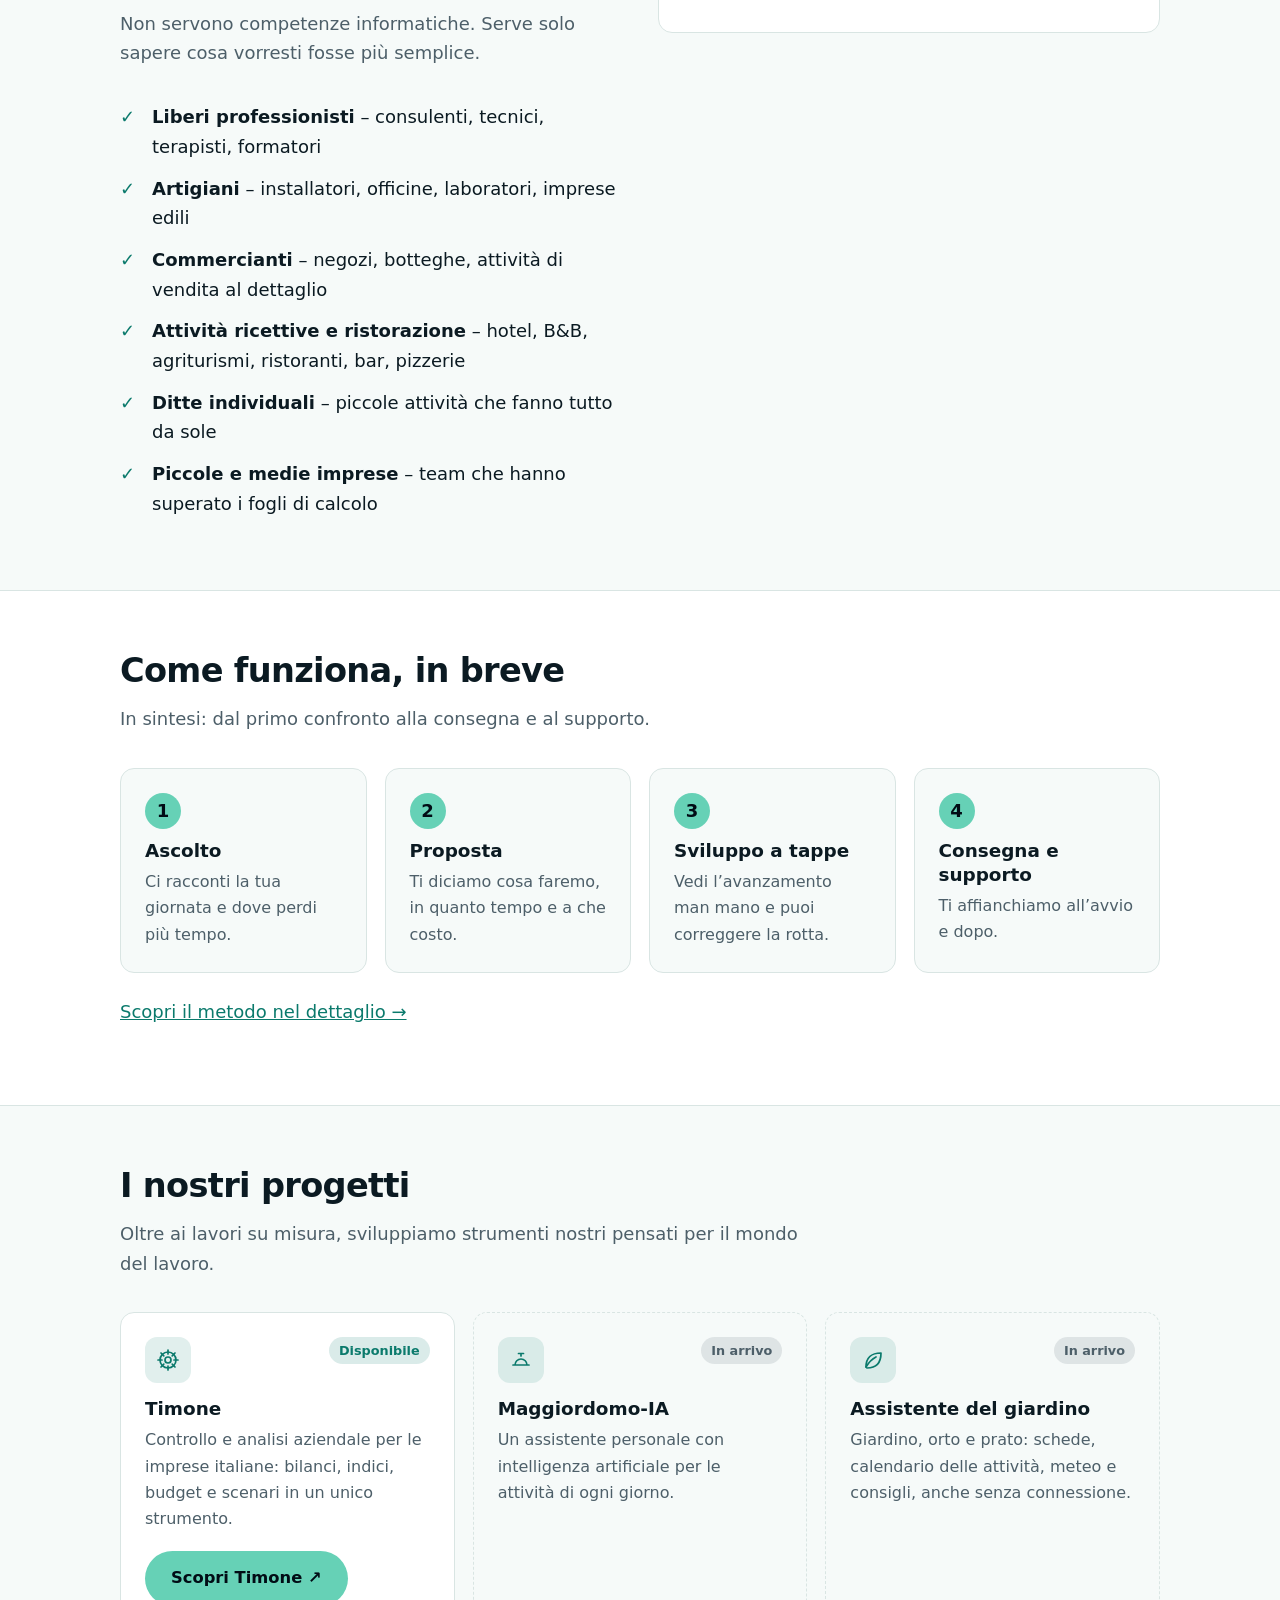
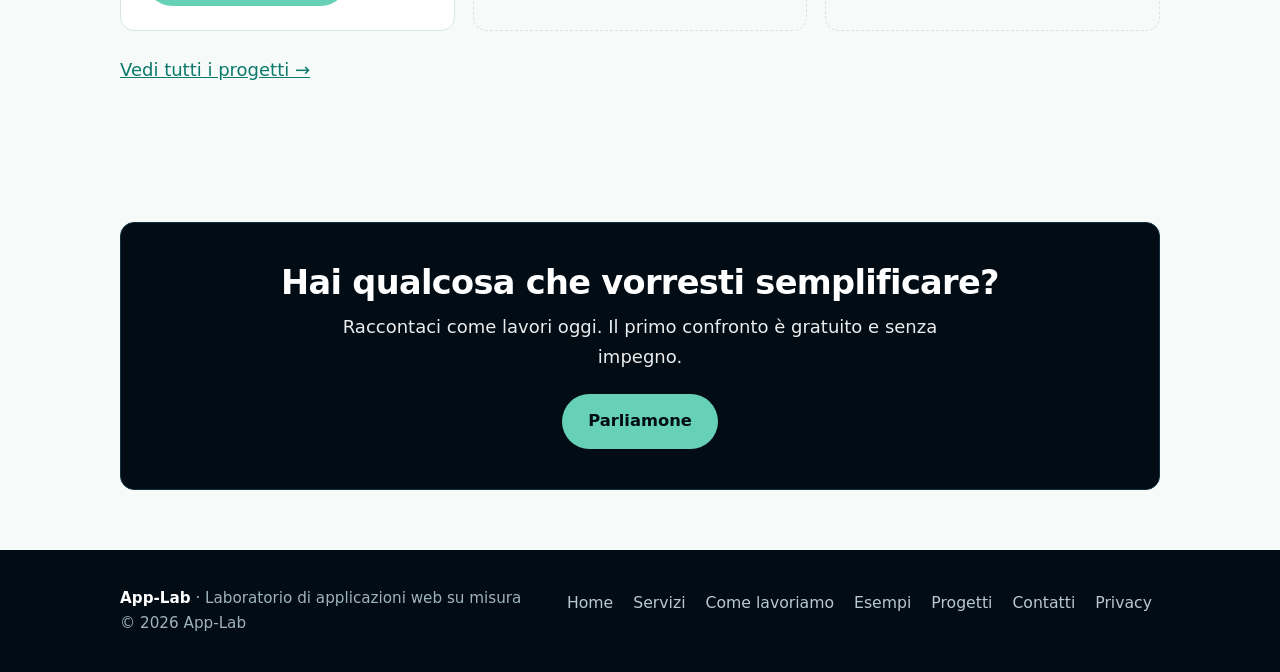
==== commit b1979189: "Icone a tratto al posto delle emoji; sezione e pagina Progetti; generatore in tools/ - 14 icone SVG " ====
--- a/index.html
+++ b/index.html
@@ -16,7 +16,7 @@
 <meta property="og:description" content="Applicazioni web su misura per professionisti, artigiani, commercianti, ristorazione, ricettività e piccole imprese. Meno lavoro ripetitivo.">
 <meta property="og:url" content="https://rupi7800-blip.github.io/App-Lab/">
 <meta property="og:image" content="https://rupi7800-blip.github.io/App-Lab/img/logo.png">
-<link rel="stylesheet" href="css/style.css?v=4edade54">
+<link rel="stylesheet" href="css/style.css?v=cfffc21e">
 </head>
 <body>
 <a class="skip" href="#main">Vai al contenuto</a>
@@ -30,6 +30,7 @@
 <li><a href="servizi.html">Servizi</a></li>
 <li><a href="come-lavoriamo.html">Come lavoriamo</a></li>
 <li><a href="esempi.html">Esempi</a></li>
+<li><a href="progetti.html">Progetti</a></li>
 <li><a class="btn" href="contatti.html">Parliamone</a></li>
       </ul>
     </nav>
@@ -41,17 +42,17 @@
 <h1>App su misura per il tuo lavoro.</h1>
 <p class="lead">Creiamo applicazioni web per liberi professionisti, artigiani, commercianti, attività ricettive e ristorazione, ditte individuali e PMI. Strumenti semplici che tolgono carta, fogli Excel e compiti ripetitivi, e ti restituiscono tempo.</p>
 <div class="cta"><a class="btn" href="contatti.html">Raccontaci cosa ti serve</a><a class="btn ghost" href="esempi.html">Guarda cosa possiamo fare</a></div>
-<ul class="chips" aria-label="Esempi di applicazioni"><li>📅 Agende e prenotazioni</li><li>🧾 Preventivi</li><li>👥 Clienti</li><li>📦 Magazzino</li></ul>
+<ul class="chips" aria-label="Esempi di applicazioni"><li><svg viewBox="0 0 24 24" aria-hidden="true" focusable="false"><rect x="3" y="5" width="18" height="16" rx="2"/><path d="M3 10h18M8 3v4M16 3v4"/></svg>Agende e prenotazioni</li><li><svg viewBox="0 0 24 24" aria-hidden="true" focusable="false"><path d="M6 3h8l5 5v13H6z"/><path d="M14 3v5h5M9 13h7M9 17h7"/></svg>Preventivi</li><li><svg viewBox="0 0 24 24" aria-hidden="true" focusable="false"><circle cx="9" cy="8" r="3.5"/><path d="M2.5 20c0-3.6 2.9-6 6.5-6s6.5 2.4 6.5 6"/><circle cx="17.5" cy="9" r="2.5"/><path d="M17 14c2.8 0 4.5 1.8 4.5 4.5"/></svg>Clienti</li><li><svg viewBox="0 0 24 24" aria-hidden="true" focusable="false"><path d="m3 8 9-5 9 5v9l-9 5-9-5z"/><path d="m3 8 9 5 9-5M12 13v9"/></svg>Magazzino</li></ul>
 </div><img class="hero-logo" src="img/logo.webp" width="640" height="640" alt="App-Lab, laboratorio di applicazioni web su misura" fetchpriority="high"></div></section>
 
 <section class="alt"><div class="wrap">
 <h2>Non un software generico. Il tuo.</h2>
 <p class="sub">I programmi “per tutti” ti obbligano a cambiare il modo di lavorare. Noi facciamo il contrario: partiamo da come lavori tu e costruiamo lo strumento intorno a te.</p>
 <div class="grid four">
-<div class="card"><div class="ico" aria-hidden="true">🎯</div><h3>Su misura</h3><p>Solo le funzioni che ti servono, con le parole e i passaggi del tuo mestiere.</p></div>
-<div class="card"><div class="ico" aria-hidden="true">⏱️</div><h3>Meno lavoro ripetitivo</h3><p>Preventivi, promemoria, schede clienti, scadenze: ciò che oggi fai a mano può diventare automatico.</p></div>
-<div class="card"><div class="ico" aria-hidden="true">🌐</div><h3>Da qualsiasi dispositivo</h3><p>Si usano dal browser di PC, tablet e smartphone. Non c’è nulla da installare.</p></div>
-<div class="card"><div class="ico" aria-hidden="true">🤝</div><h3>Un solo interlocutore</h3><p>Parli con chi progetta e sviluppa, in italiano semplice, senza gergo tecnico.</p></div>
+<div class="card"><div class="ico" aria-hidden="true"><svg viewBox="0 0 24 24" aria-hidden="true" focusable="false"><path d="M3 17 17 3l4 4L7 21z"/><path d="m7 13 2 2M10 10l2 2M13 7l2 2"/></svg></div><h3>Su misura</h3><p>Solo le funzioni che ti servono, con le parole e i passaggi del tuo mestiere.</p></div>
+<div class="card"><div class="ico" aria-hidden="true"><svg viewBox="0 0 24 24" aria-hidden="true" focusable="false"><circle cx="12" cy="12" r="9"/><path d="M12 7v5l3.5 2"/></svg></div><h3>Meno lavoro ripetitivo</h3><p>Preventivi, promemoria, schede clienti, scadenze: ciò che oggi fai a mano può diventare automatico.</p></div>
+<div class="card"><div class="ico" aria-hidden="true"><svg viewBox="0 0 24 24" aria-hidden="true" focusable="false"><rect x="2.5" y="4" width="14" height="11" rx="2"/><path d="M7 19h5M9.5 15v4"/><rect x="18" y="9" width="3.5" height="9" rx="1"/></svg></div><h3>Da qualsiasi dispositivo</h3><p>Si usano dal browser di PC, tablet e smartphone. Non c’è nulla da installare.</p></div>
+<div class="card"><div class="ico" aria-hidden="true"><svg viewBox="0 0 24 24" aria-hidden="true" focusable="false"><path d="M4 5h16v11H9.5L4 20z"/><path d="M8 9.5h8M8 12.5h5"/></svg></div><h3>Un solo interlocutore</h3><p>Parli con chi progetta e sviluppa, in italiano semplice, senza gergo tecnico.</p></div>
 </div></div></section>
 
 <section><div class="wrap split">
@@ -78,6 +79,13 @@
 </ol>
 <p class="mt"><a href="come-lavoriamo.html">Scopri il metodo nel dettaglio →</a></p>
 </div></section>
+
+<section><div class="wrap">
+<h2>I nostri progetti</h2>
+<p class="sub">Oltre ai lavori su misura, sviluppiamo strumenti nostri pensati per il mondo del lavoro.</p>
+<div class="projects"><div class="card project"><div class="pj-head"><div class="ico" aria-hidden="true"><svg viewBox="0 0 24 24" aria-hidden="true" focusable="false"><circle cx="12" cy="12" r="3"/><circle cx="12" cy="12" r="8"/><path d="M12 2v4M12 18v4M2 12h4M18 12h4M5 5l2.8 2.8M16.2 16.2 19 19M19 5l-2.8 2.8M7.8 16.2 5 19"/></svg></div><span class="status live">Disponibile</span></div><h3>Timone</h3><p>Controllo e analisi aziendale per le imprese italiane: bilanci, indici, budget e scenari in un unico strumento.</p><a class="btn" href="https://rupi7800-blip.github.io/Timone-sito/" target="_blank" rel="noopener">Scopri Timone <span aria-hidden="true">↗</span><span class="sr">, si apre in una nuova scheda</span></a></div><div class="card project soon"><div class="pj-head"><div class="ico" aria-hidden="true"><svg viewBox="0 0 24 24" aria-hidden="true" focusable="false"><path d="M4 17h16M6 17a6 6 0 0 1 12 0M12 8V5.5M9.5 5.5h5"/></svg></div><span class="status soon">In arrivo</span></div><h3>Maggiordomo-IA</h3><p>Un assistente personale con intelligenza artificiale per le attività di ogni giorno.</p></div><div class="card project soon"><div class="pj-head"><div class="ico" aria-hidden="true"><svg viewBox="0 0 24 24" aria-hidden="true" focusable="false"><path d="M5 19C5 10 10 5 20 5c0 10-5 15-14 15"/><path d="M5 19c3-5 6-8 10-10"/></svg></div><span class="status soon">In arrivo</span></div><h3>Assistente del giardino</h3><p>Giardino, orto e prato: schede, calendario delle attività, meteo e consigli, anche senza connessione.</p></div></div>
+<p class="mt"><a href="progetti.html">Vedi tutti i progetti →</a></p>
+</div></section>
 <section><div class="wrap"><div class="band">
 <h2>Hai qualcosa che vorresti semplificare?</h2>
 <p>Raccontaci come lavori oggi. Il primo confronto è gratuito e senza impegno.</p>
@@ -86,7 +94,7 @@
 <footer>
   <div class="wrap foot">
     <span><strong>App-Lab</strong> · Laboratorio di applicazioni web su misura<br>© 2026 App-Lab</span>
-    <nav aria-label="Piè di pagina"><ul><li><a href="index.html">Home</a></li><li><a href="servizi.html">Servizi</a></li><li><a href="come-lavoriamo.html">Come lavoriamo</a></li><li><a href="esempi.html">Esempi</a></li><li><a href="contatti.html">Contatti</a></li><li><a href="privacy.html">Privacy</a></li></ul></nav>
+    <nav aria-label="Piè di pagina"><ul><li><a href="index.html">Home</a></li><li><a href="servizi.html">Servizi</a></li><li><a href="come-lavoriamo.html">Come lavoriamo</a></li><li><a href="esempi.html">Esempi</a></li><li><a href="progetti.html">Progetti</a></li><li><a href="contatti.html">Contatti</a></li><li><a href="privacy.html">Privacy</a></li></ul></nav>
   </div>
 </footer>
 <script src="js/main.js?v=d0efd145"></script>
--- a/css/style.css
+++ b/css/style.css
@@ -132,3 +132,21 @@
 .foot a:hover{color:#fff}
 .chips{list-style:none;display:flex;flex-wrap:wrap;gap:8px;margin:26px 0 0;padding:0}
 .chips li{font-size:.92rem;color:#d3e0e6;border:1px solid var(--navy-line);background:#0b2230;border-radius:999px;padding:6px 14px}
+
+/* ---- Icone a tratto (al posto delle emoji) ---- */
+.ico{width:46px;height:46px;border-radius:12px;display:grid;place-items:center;background:color-mix(in srgb,var(--brand) 12%,transparent);color:var(--brand);margin-bottom:14px;font-size:1rem;line-height:0}
+.ico svg,.chips svg{stroke:currentColor;fill:none;stroke-width:1.7;stroke-linecap:round;stroke-linejoin:round}
+.ico svg{width:24px;height:24px}
+.chips li{display:inline-flex;align-items:center;gap:8px}
+.chips svg{width:16px;height:16px;color:var(--aqua)}
+/* ---- Progetti ---- */
+.projects{display:grid;gap:18px;grid-template-columns:repeat(auto-fit,minmax(280px,1fr))}
+.project{display:flex;flex-direction:column}
+.project .btn{margin-top:auto;align-self:flex-start}
+.project p{margin-bottom:18px}
+.project.soon{border-style:dashed;background:transparent}
+.pj-head{display:flex;justify-content:space-between;align-items:flex-start;gap:10px}
+.status{font-size:.8rem;font-weight:700;padding:3px 10px;border-radius:999px}
+.status.live{color:var(--brand);background:color-mix(in srgb,var(--brand) 15%,transparent)}
+.status.soon{color:var(--muted);background:color-mix(in srgb,var(--muted) 14%,transparent)}
+.sr{position:absolute;width:1px;height:1px;overflow:hidden;clip:rect(0 0 0 0);white-space:nowrap}
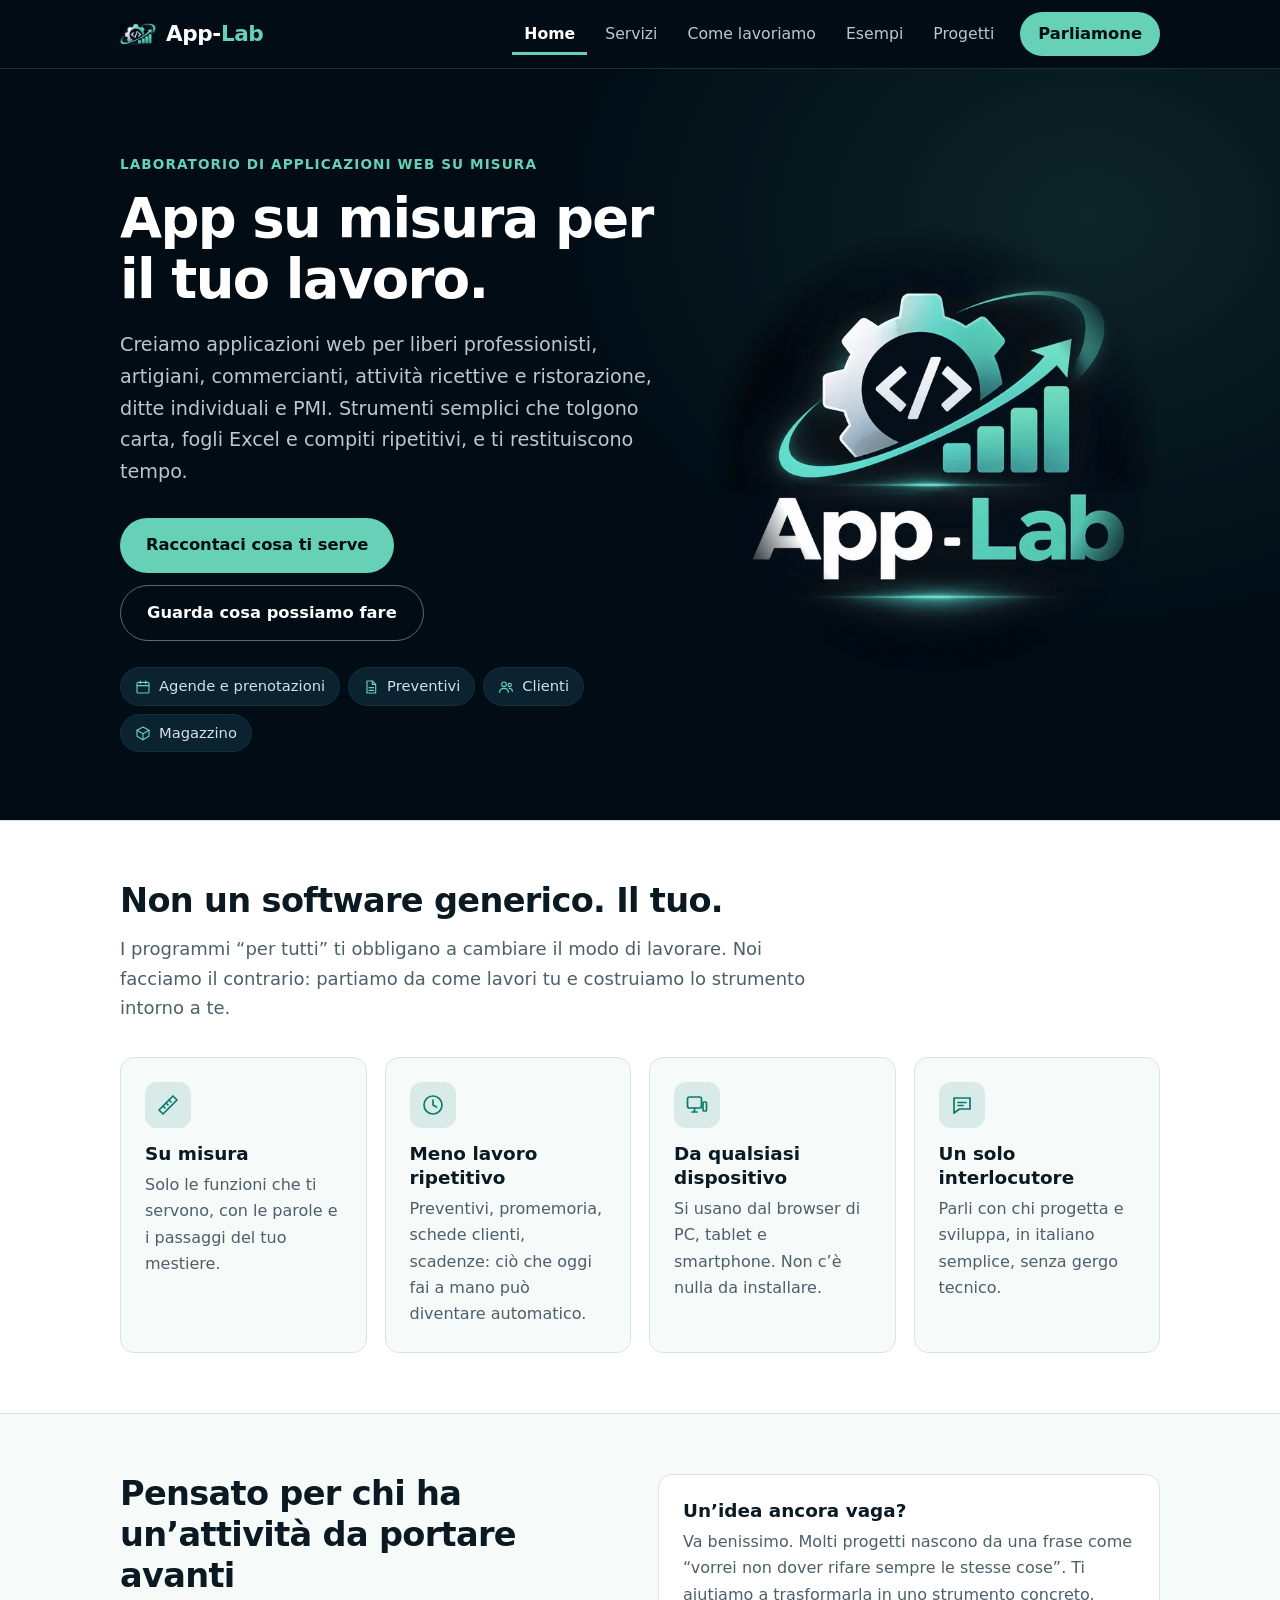
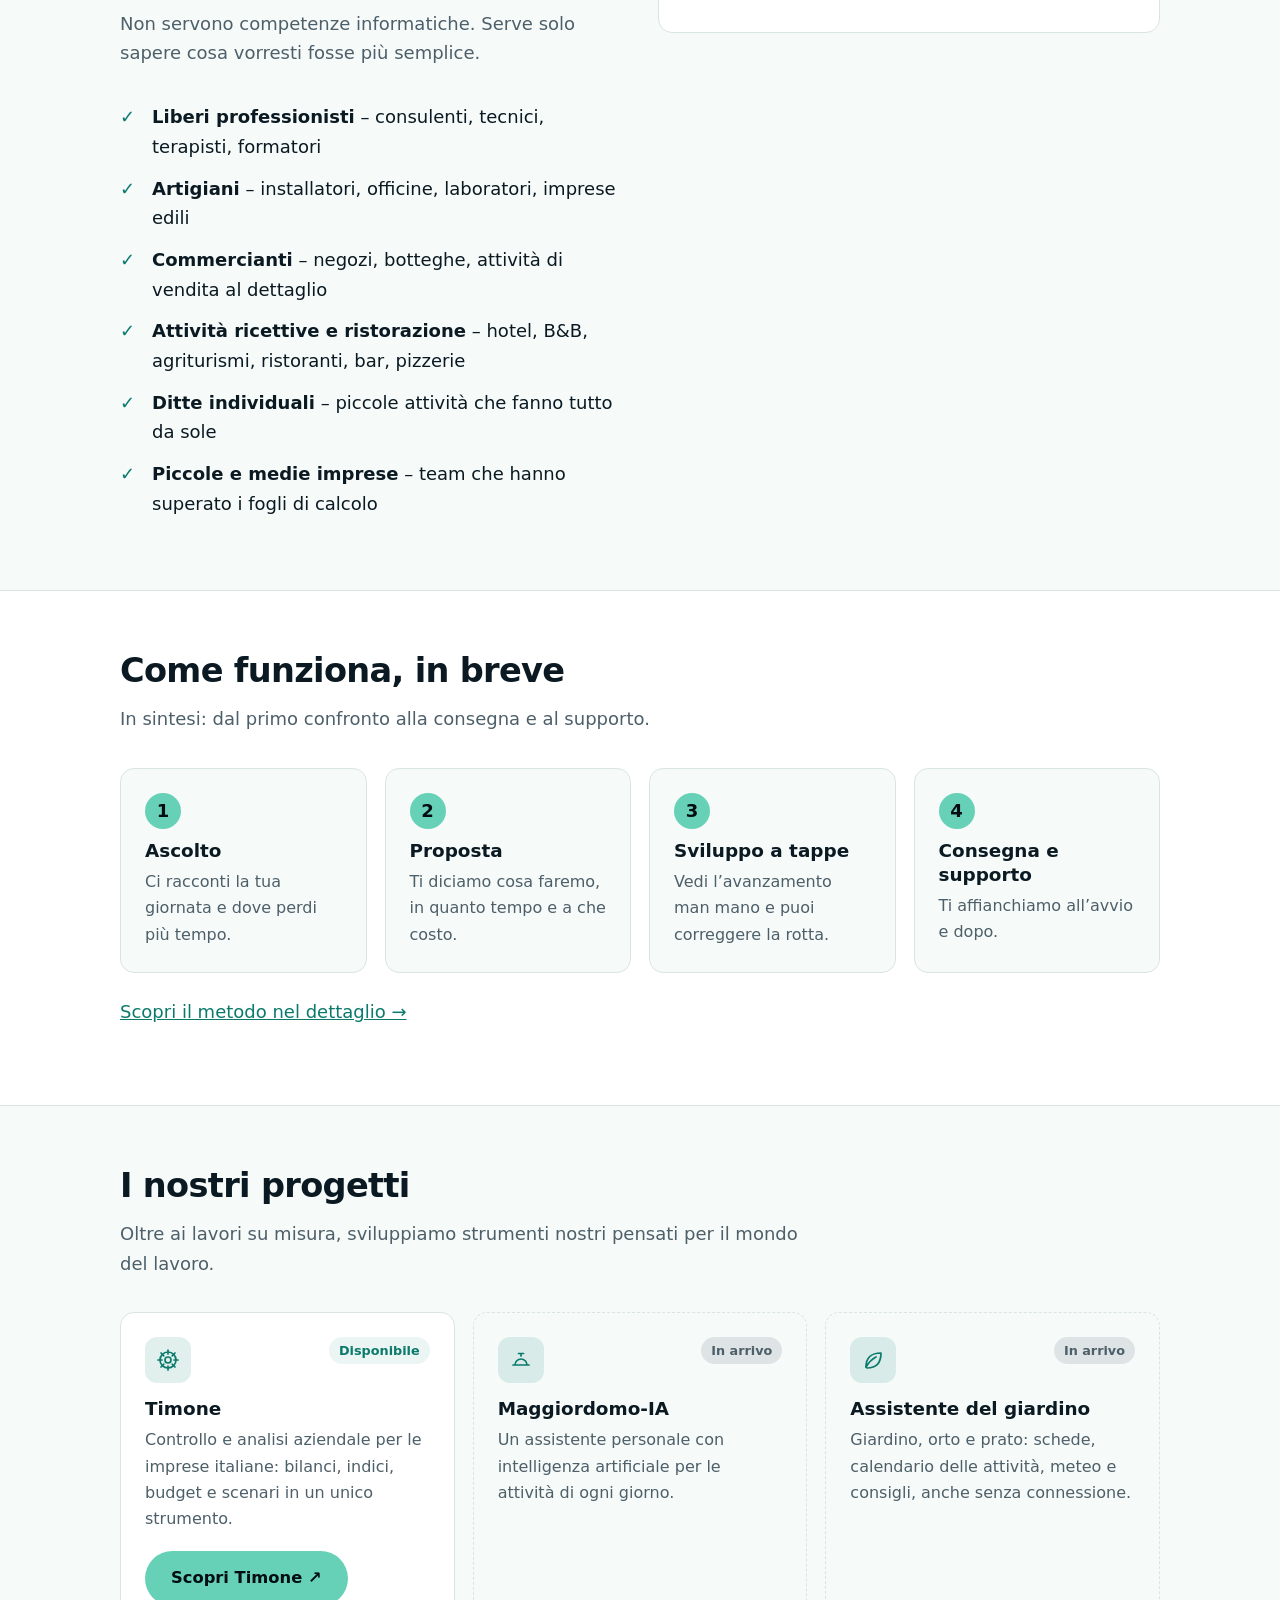
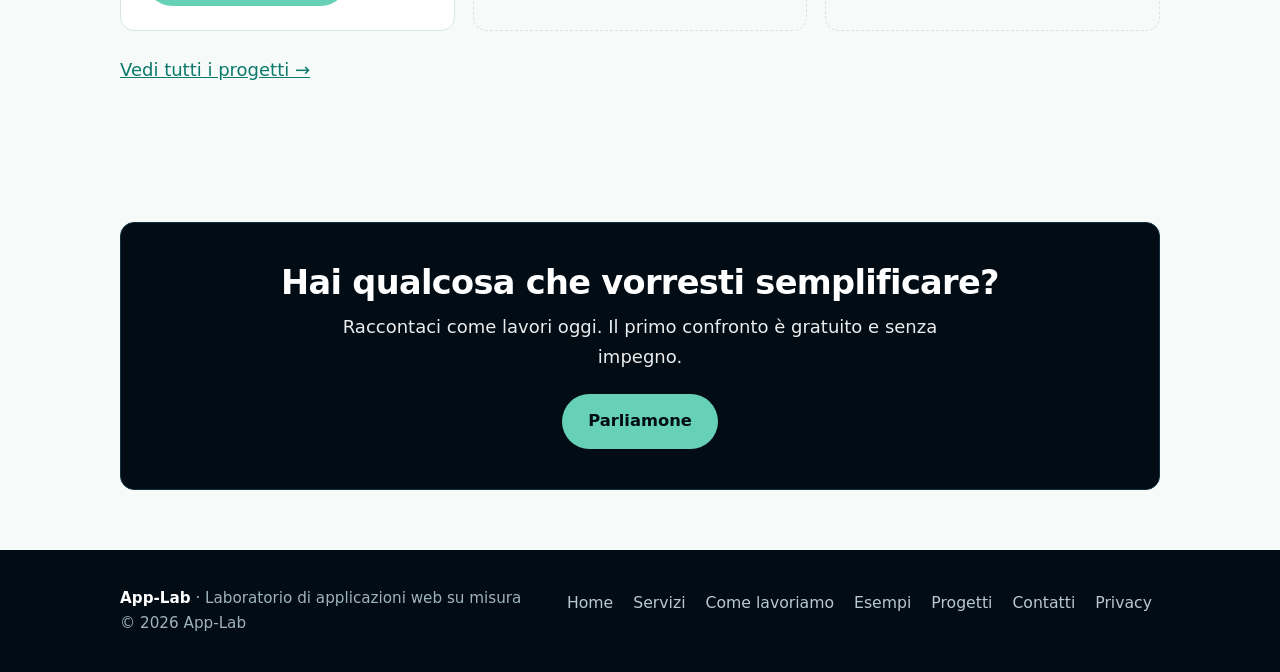
==== commit ff86025c: "Contrasto etichetta Disponibile e rifiniture dopo audit Co-Authored-By: Claude Sonnet 5.5 <noreply@a" ====
--- a/index.html
+++ b/index.html
@@ -16,7 +16,7 @@
 <meta property="og:description" content="Applicazioni web su misura per professionisti, artigiani, commercianti, ristorazione, ricettività e piccole imprese. Meno lavoro ripetitivo.">
 <meta property="og:url" content="https://rupi7800-blip.github.io/App-Lab/">
 <meta property="og:image" content="https://rupi7800-blip.github.io/App-Lab/img/logo.png">
-<link rel="stylesheet" href="css/style.css?v=cfffc21e">
+<link rel="stylesheet" href="css/style.css?v=fba9d894">
 </head>
 <body>
 <a class="skip" href="#main">Vai al contenuto</a>
@@ -83,7 +83,7 @@
 <section><div class="wrap">
 <h2>I nostri progetti</h2>
 <p class="sub">Oltre ai lavori su misura, sviluppiamo strumenti nostri pensati per il mondo del lavoro.</p>
-<div class="projects"><div class="card project"><div class="pj-head"><div class="ico" aria-hidden="true"><svg viewBox="0 0 24 24" aria-hidden="true" focusable="false"><circle cx="12" cy="12" r="3"/><circle cx="12" cy="12" r="8"/><path d="M12 2v4M12 18v4M2 12h4M18 12h4M5 5l2.8 2.8M16.2 16.2 19 19M19 5l-2.8 2.8M7.8 16.2 5 19"/></svg></div><span class="status live">Disponibile</span></div><h3>Timone</h3><p>Controllo e analisi aziendale per le imprese italiane: bilanci, indici, budget e scenari in un unico strumento.</p><a class="btn" href="https://rupi7800-blip.github.io/Timone-sito/" target="_blank" rel="noopener">Scopri Timone <span aria-hidden="true">↗</span><span class="sr">, si apre in una nuova scheda</span></a></div><div class="card project soon"><div class="pj-head"><div class="ico" aria-hidden="true"><svg viewBox="0 0 24 24" aria-hidden="true" focusable="false"><path d="M4 17h16M6 17a6 6 0 0 1 12 0M12 8V5.5M9.5 5.5h5"/></svg></div><span class="status soon">In arrivo</span></div><h3>Maggiordomo-IA</h3><p>Un assistente personale con intelligenza artificiale per le attività di ogni giorno.</p></div><div class="card project soon"><div class="pj-head"><div class="ico" aria-hidden="true"><svg viewBox="0 0 24 24" aria-hidden="true" focusable="false"><path d="M5 19C5 10 10 5 20 5c0 10-5 15-14 15"/><path d="M5 19c3-5 6-8 10-10"/></svg></div><span class="status soon">In arrivo</span></div><h3>Assistente del giardino</h3><p>Giardino, orto e prato: schede, calendario delle attività, meteo e consigli, anche senza connessione.</p></div></div>
+<div class="projects"><div class="card project"><div class="pj-head"><div class="ico" aria-hidden="true"><svg viewBox="0 0 24 24" aria-hidden="true" focusable="false"><circle cx="12" cy="12" r="3"/><circle cx="12" cy="12" r="8"/><path d="M12 2v4M12 18v4M2 12h4M18 12h4M5 5l2.8 2.8M16.2 16.2 19 19M19 5l-2.8 2.8M7.8 16.2 5 19"/></svg></div><span class="status live">Disponibile</span></div><h3>Timone</h3><p>Controllo e analisi aziendale per le imprese italiane: bilanci, indici, budget e scenari in un unico strumento.</p><a class="btn" href="https://rupi7800-blip.github.io/Timone-sito/" target="_blank" rel="noopener">Scopri Timone<span aria-hidden="true"> ↗</span><span class="sr">, si apre in una nuova scheda</span></a></div><div class="card project soon"><div class="pj-head"><div class="ico" aria-hidden="true"><svg viewBox="0 0 24 24" aria-hidden="true" focusable="false"><path d="M4 17h16M6 17a6 6 0 0 1 12 0M12 8V5.5M9.5 5.5h5"/></svg></div><span class="status soon">In arrivo</span></div><h3>Maggiordomo-IA</h3><p>Un assistente personale con intelligenza artificiale per le attività di ogni giorno.</p></div><div class="card project soon"><div class="pj-head"><div class="ico" aria-hidden="true"><svg viewBox="0 0 24 24" aria-hidden="true" focusable="false"><path d="M5 19C5 10 10 5 20 5c0 10-5 15-14 15"/><path d="M5 19c3-5 6-8 10-10"/></svg></div><span class="status soon">In arrivo</span></div><h3>Assistente del giardino</h3><p>Giardino, orto e prato: schede, calendario delle attività, meteo e consigli, anche senza connessione.</p></div></div>
 <p class="mt"><a href="progetti.html">Vedi tutti i progetti →</a></p>
 </div></section>
 <section><div class="wrap"><div class="band">
--- a/css/style.css
+++ b/css/style.css
@@ -58,7 +58,6 @@
 section.alt .card{background:var(--bg)}
 .card p{margin:0;color:var(--muted);font-size:1rem}
 .card p+p{margin-top:10px}
-.ico{font-size:1.8rem;line-height:1;margin-bottom:10px}
 .tag{display:inline-block;font-size:.8rem;font-weight:700;color:var(--brand);background:color-mix(in srgb,var(--brand) 12%,transparent);padding:3px 10px;border-radius:999px;margin-bottom:10px}
 .steps{counter-reset:s;display:grid;gap:18px;grid-template-columns:repeat(auto-fit,minmax(230px,1fr));padding:0;list-style:none;margin:0}
 .steps li{counter-increment:s;padding:24px;border-radius:var(--radius);border:1px solid var(--line);background:var(--surface)}
@@ -144,9 +143,9 @@
 .project{display:flex;flex-direction:column}
 .project .btn{margin-top:auto;align-self:flex-start}
 .project p{margin-bottom:18px}
-.project.soon{border-style:dashed;background:transparent}
+.project.soon,section.alt .project.soon{border-style:dashed;background:transparent}
 .pj-head{display:flex;justify-content:space-between;align-items:flex-start;gap:10px}
 .status{font-size:.8rem;font-weight:700;padding:3px 10px;border-radius:999px}
-.status.live{color:var(--brand);background:color-mix(in srgb,var(--brand) 15%,transparent)}
+.status.live{color:var(--brand);background:color-mix(in srgb,var(--brand) 8%,transparent)}
 .status.soon{color:var(--muted);background:color-mix(in srgb,var(--muted) 14%,transparent)}
-.sr{position:absolute;width:1px;height:1px;overflow:hidden;clip:rect(0 0 0 0);white-space:nowrap}
+.sr{position:absolute;width:1px;height:1px;padding:0;margin:-1px;border:0;overflow:hidden;clip:rect(0 0 0 0);white-space:nowrap}
